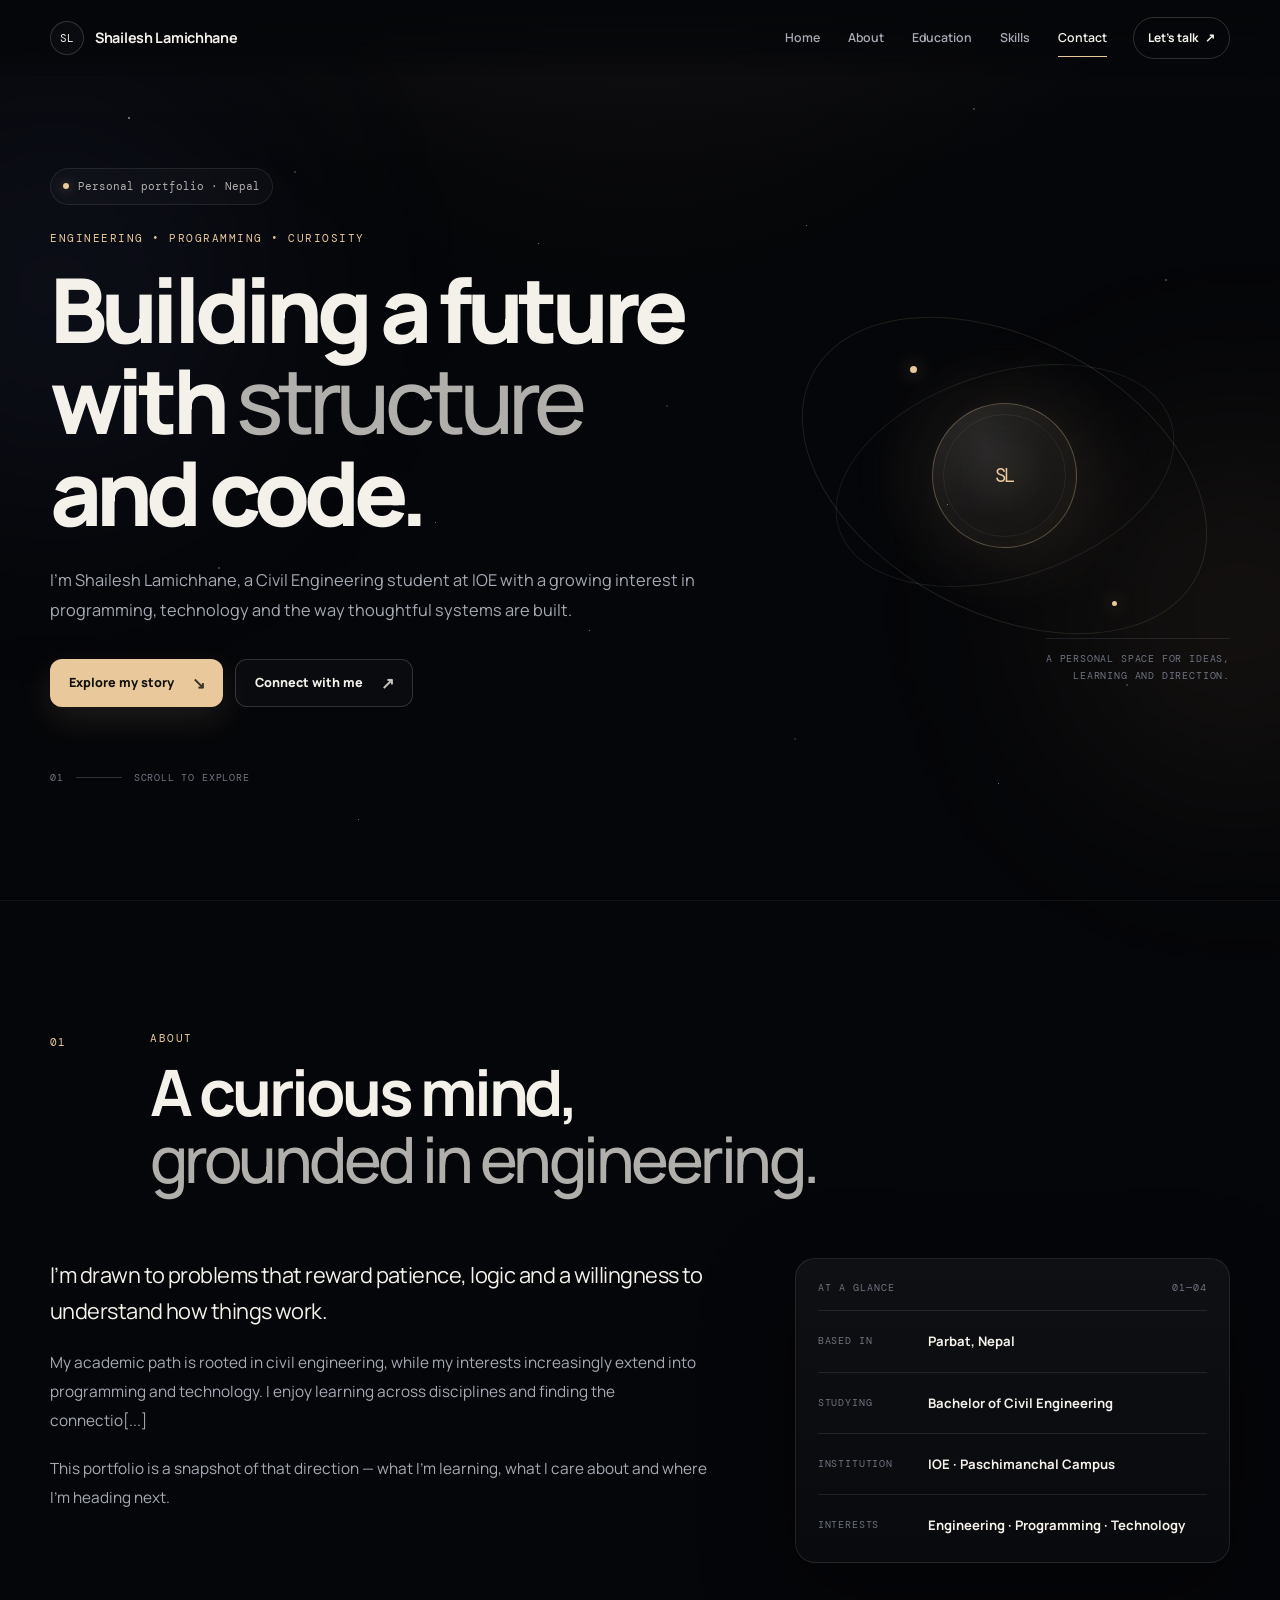
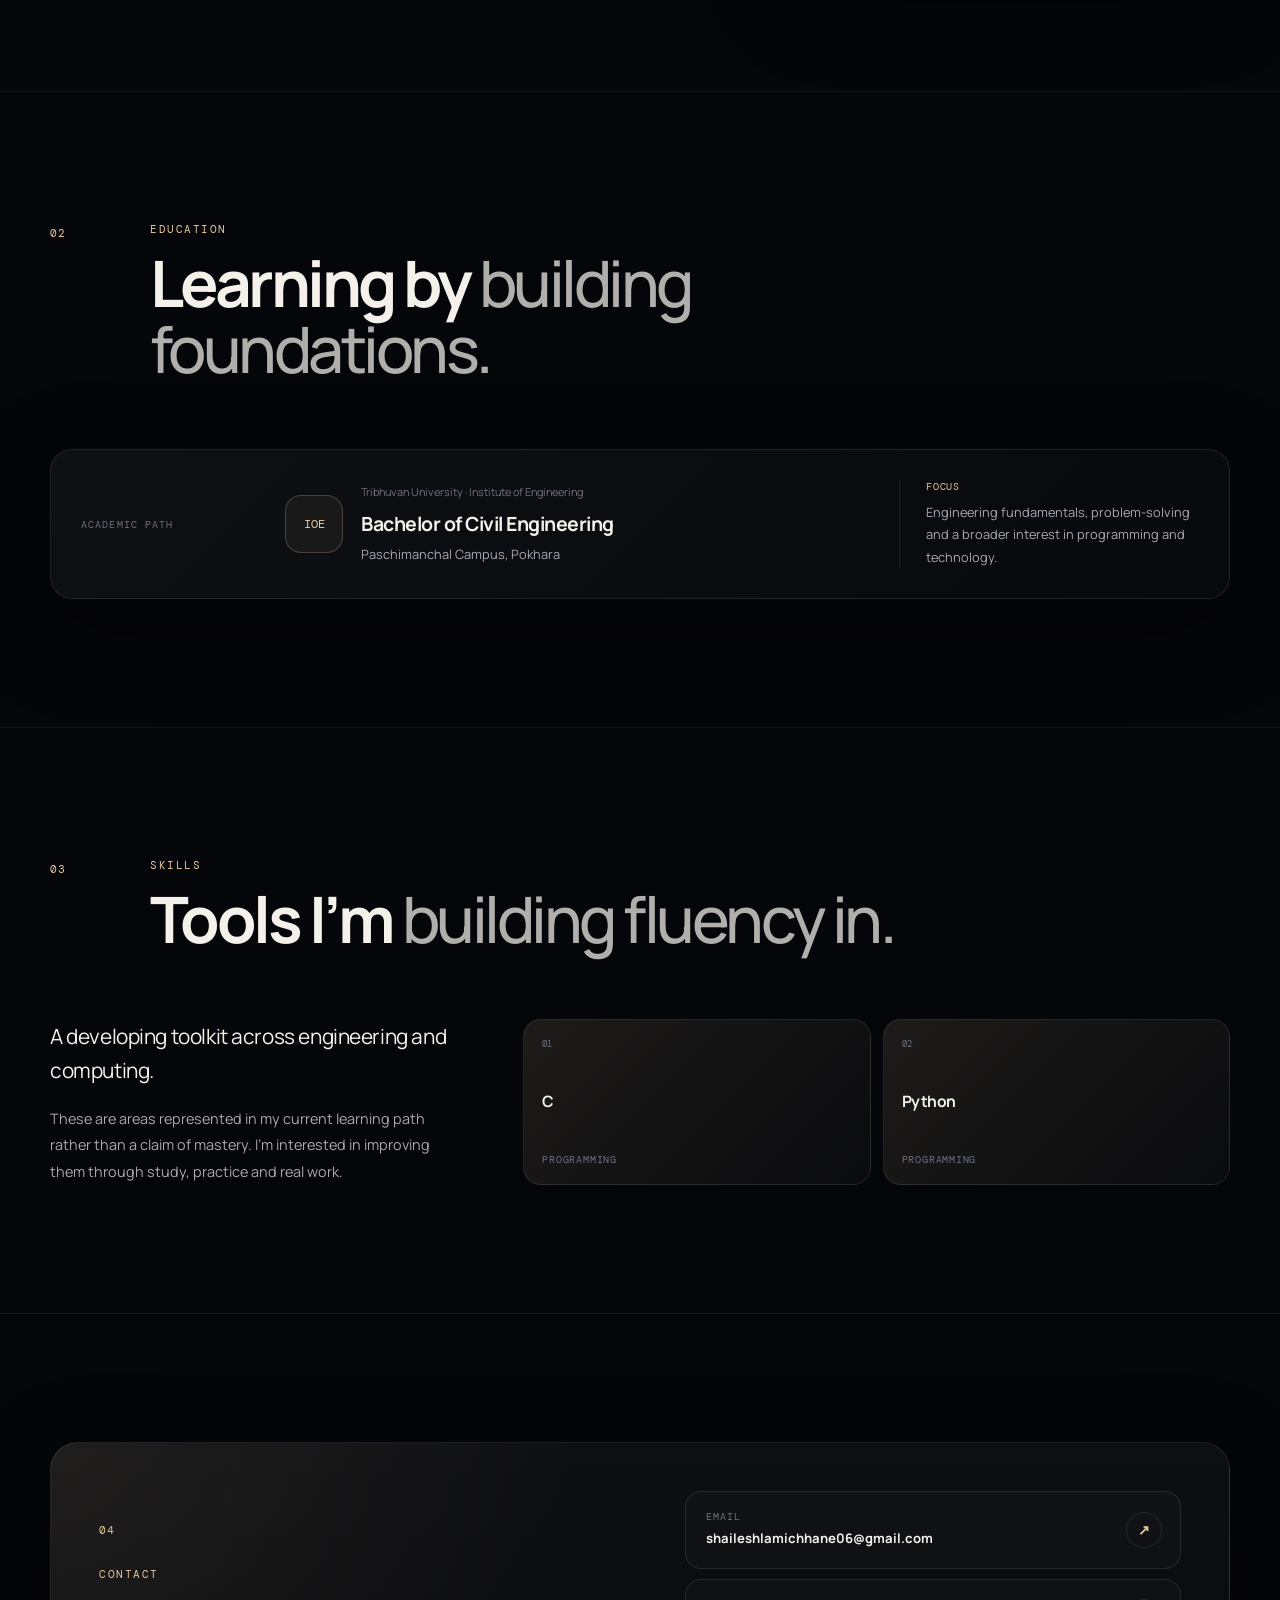
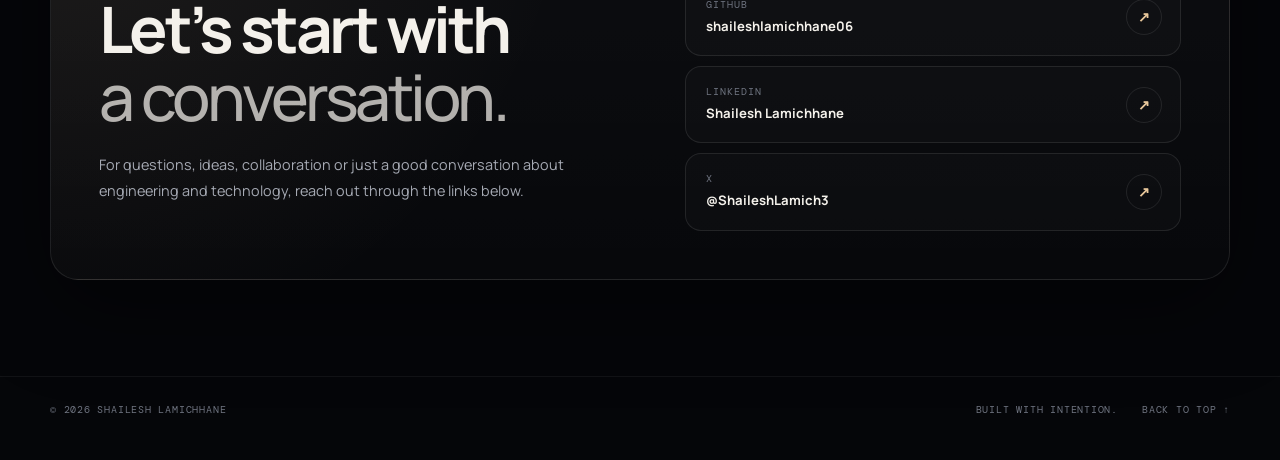
==== index.html @ 194e525d "Remove skill chips from index.html Removed several skill chips from the skill cloud section." ====
<!DOCTYPE html>
<html lang="en">
<head>
<meta charset="UTF-8">
<meta name="viewport" content="width=device-width, initial-scale=1.0">
<meta name="theme-color" content="#050609">
<title>Shailesh Lamichhane — Personal Portfolio</title>
<meta name="description" content="Personal portfolio of Shailesh Lamichhane, a Civil Engineering student at IOE with interests spanning engineering, programming and technology.">
<link rel="preconnect" href="https://fonts.googleapis.com">
<link rel="preconnect" href="https://fonts.gstatic.com" crossorigin>
<link href="https://fonts.googleapis.com/css2?family=DM+Mono:wght@400;500&family=Manrope:wght@400;500;600;700;800&display=swap" rel="stylesheet">
<link rel="stylesheet" href="style.css">
</head>
<body>
<div class="site-shell" id="top">
  <div class="starfield" aria-hidden="true">
    <span class="star star-1"></span><span class="star star-2"></span><span class="star star-3"></span>
    <span class="star star-4"></span><span class="star star-5"></span><span class="star star-6"></span>
    <span class="star star-7"></span><span class="star star-8"></span><span class="star star-9"></span>
    <span class="star star-10"></span><span class="star star-11"></span><span class="star star-12"></span>
    <span class="star star-13"></span><span class="star star-14"></span><span class="star star-15"></span>
    <span class="star star-16"></span><span class="star star-17"></span><span class="star star-18"></span>
  </div>
  <div class="ambient ambient-one" aria-hidden="true"></div>
  <div class="ambient ambient-two" aria-hidden="true"></div>

  <nav class="nav" aria-label="Primary navigation">
    <div class="nav-inner container">
      <a href="#top" class="brand" aria-label="Shailesh Lamichhane home">
        <span class="brand-mark">SL</span>
        <span class="brand-name">Shailesh Lamichhane</span>
      </a>

      <div class="nav-links" id="nav-links">
        <a class="nav-link active" href="#top">Home</a>
        <a class="nav-link" href="#about">About</a>
        <a class="nav-link" href="#education">Education</a>
        <a class="nav-link" href="#skills">Skills</a>
        <a class="nav-link" href="#contact">Contact</a>
      </div>

      <a class="nav-contact" href="#contact">Let’s talk <span aria-hidden="true">↗</span></a>
      <button class="nav-toggle" type="button" aria-label="Open navigation" aria-expanded="false" aria-controls="nav-links">
        <span></span><span></span>
      </button>
    </div>
  </nav>

  <main>
    <section class="hero section-anchor" aria-labelledby="hero-title">
      <div class="container hero-grid">
        <div class="hero-copy reveal reveal-visible">
          <div class="status-pill"><span class="status-dot"></span> Personal portfolio · Nepal</div>
          <p class="hero-kicker">Engineering • Programming • Curiosity</p>
          <h1 id="hero-title">Building a future with <span>structure</span> and code.</h1>
          <p class="hero-description">
            I’m Shailesh Lamichhane, a Civil Engineering student at IOE with a growing interest in programming, technology and the way thoughtful systems are built.
          </p>
          <div class="hero-actions">
            <a class="btn btn-primary" href="#about">Explore my story <span>↘</span></a>
            <a class="btn btn-ghost" href="#contact">Connect with me <span>↗</span></a>
          </div>
          <div class="hero-meta">
            <span>01</span><i></i><span>Scroll to explore</span>
          </div>
        </div>

        <div class="hero-orbit reveal" aria-hidden="true">
          <div class="orbit-halo"></div>
          <div class="orbit-core"><span>SL</span></div>
          <div class="orbit-ring orbit-ring-a"></div>
          <div class="orbit-ring orbit-ring-b"></div>
          <div class="orbit-node orbit-node-a"></div>
          <div class="orbit-node orbit-node-b"></div>
          <div class="orbit-caption">A personal space for ideas,<br>learning and direction.</div>
        </div>
      </div>
    </section>

    <section class="section section-anchor" id="about" aria-labelledby="about-title">
      <div class="container">
        <div class="section-heading reveal">
          <span class="section-index">01</span>
          <div>
            <p class="section-eyebrow">About</p>
            <h2 id="about-title">A curious mind,<br><span>grounded in engineering.</span></h2>
          </div>
        </div>

        <div class="about-layout">
          <div class="about-lead reveal">
            <p class="lead-text">I’m drawn to problems that reward patience, logic and a willingness to understand how things work.</p>
            <p>
              My academic path is rooted in civil engineering, while my interests increasingly extend into programming and technology. I enjoy learning across disciplines and finding the connectio[...]
            </p>
            <p>
              This portfolio is a snapshot of that direction — what I’m learning, what I care about and where I’m heading next.
            </p>
          </div>

          <aside class="profile-card reveal">
            <div class="card-topline"><span>At a glance</span><span>01—04</span></div>
            <div class="profile-row"><span>Based in</span><strong>Parbat, Nepal</strong></div>
            <div class="profile-row"><span>Studying</span><strong>Bachelor of Civil Engineering</strong></div>
            <div class="profile-row"><span>Institution</span><strong>IOE · Paschimanchal Campus</strong></div>
            <div class="profile-row"><span>Interests</span><strong>Engineering · Programming · Technology</strong></div>
          </aside>
        </div>
      </div>
    </section>

    <section class="section section-anchor" id="education" aria-labelledby="education-title">
      <div class="container">
        <div class="section-heading reveal">
          <span class="section-index">02</span>
          <div>
            <p class="section-eyebrow">Education</p>
            <h2 id="education-title">Learning by <span>building foundations.</span></h2>
          </div>
        </div>

        <article class="education-card reveal">
          <div class="education-year">Academic path</div>
          <div class="education-main">
            <div class="education-badge">IOE</div>
            <div>
              <p class="education-label">Tribhuvan University · Institute of Engineering</p>
              <h3>Bachelor of Civil Engineering</h3>
              <p>Paschimanchal Campus, Pokhara</p>
            </div>
          </div>
          <div class="education-note">
            <span>Focus</span>
            <p>Engineering fundamentals, problem-solving and a broader interest in programming and technology.</p>
          </div>
        </article>
      </div>
    </section>

    <section class="section section-anchor" id="skills" aria-labelledby="skills-title">
      <div class="container">
        <div class="section-heading reveal">
          <span class="section-index">03</span>
          <div>
            <p class="section-eyebrow">Skills</p>
            <h2 id="skills-title">Tools I’m <span>building fluency in.</span></h2>
          </div>
        </div>

        <div class="skills-layout">
          <div class="skills-intro reveal">
            <p class="lead-text">A developing toolkit across engineering and computing.</p>
            <p>These are areas represented in my current learning path rather than a claim of mastery. I’m interested in improving them through study, practice and real work.</p>
          </div>
          <div class="skill-cloud reveal" role="list" aria-label="Skills">
            <div class="skill-chip featured" role="listitem"><span class="chip-number">01</span><strong>C</strong><small>Programming</small></div>
            <div class="skill-chip featured" role="listitem"><span class="chip-number">02</span><strong>Python</strong><small>Programming</small></div>
          </div>
        </div>
      </div>
    </section>

    <section class="section contact-section section-anchor" id="contact" aria-labelledby="contact-title">
      <div class="container contact-wrap reveal">
        <div class="contact-copy">
          <span class="section-index">04</span>
          <p class="section-eyebrow">Contact</p>
          <h2 id="contact-title">Let’s start with<br><span>a conversation.</span></h2>
          <p>For questions, ideas, collaboration or just a good conversation about engineering and technology, reach out through the links below.</p>
        </div>
        <div class="contact-panel">
          <a class="contact-card" href="mailto:shailesh.lamichhane06@gmail.com">
            <span><small>Email</small><strong>shaileshlamichhane06@gmail.com</strong></span><b>↗</b>
          </a>
          <a class="contact-card" href="https://github.com/shaileshlamichhane06" target="_blank" rel="noopener noreferrer">
            <span><small>GitHub</small><strong>shaileshlamichhane06</strong></span><b>↗</b>
          </a>
          <a class="contact-card" href="https://www.linkedin.com/in/shaileshlamichhane06" target="_blank" rel="noopener noreferrer">
            <span><small>LinkedIn</small><strong>Shailesh Lamichhane</strong></span><b>↗</b>
          </a>
          <a class="contact-card" href="https://x.com/ShaileshLamich3" target="_blank" rel="noopener noreferrer">
            <span><small>X</small><strong>@ShaileshLamich3</strong></span><b>↗</b>
          </a>
        </div>
      </div>
    </section>
  </main>

  <footer class="footer">
    <div class="container footer-inner">
      <span>© <span id="year"></span> Shailesh Lamichhane</span>
      <span>Built with intention.</span>
      <a href="#top" aria-label="Back to top">Back to top ↑</a>
    </div>
  </footer>
</div>
<script src="script.js"></script>
</body>
</html>
---- style.css ----
:root {
  --bg: #050609;
  --bg-soft: #0a0c11;
  --panel: rgba(16, 18, 24, 0.76);
  --panel-strong: rgba(18, 20, 27, 0.95);
  --text: #f4f1eb;
  --muted: #a6aab4;
  --faint: #6f7480;
  --line: rgba(255, 255, 255, 0.09);
  --line-strong: rgba(255, 255, 255, 0.16);
  --accent: #e9c89c;
  --accent-soft: rgba(233, 200, 156, 0.16);
  --white-soft: rgba(244, 241, 235, 0.72);
  --shadow: 0 28px 90px rgba(0, 0, 0, 0.42);
  --container: 1180px;
  --edge: 28px;
  --font-body: "Manrope", -apple-system, BlinkMacSystemFont, "Segoe UI", sans-serif;
  --font-mono: "DM Mono", ui-monospace, SFMono-Regular, Menlo, monospace;
}

* { box-sizing: border-box; margin: 0; padding: 0; }
html { scroll-behavior: smooth; }
body {
  background: var(--bg);
  color: var(--text);
  font-family: var(--font-body);
  font-size: 16px;
  line-height: 1.7;
  -webkit-font-smoothing: antialiased;
  overflow-x: hidden;
}
body::before {
  content: "";
  position: fixed;
  inset: 0;
  pointer-events: none;
  background:
    linear-gradient(180deg, rgba(255,255,255,0.015), transparent 20%),
    radial-gradient(circle at 50% -20%, rgba(233, 200, 156, 0.05), transparent 42%);
  z-index: 0;
}
a { color: inherit; text-decoration: none; }
button { font: inherit; }
.container { width: min(var(--container), calc(100% - (var(--edge) * 2))); margin-inline: auto; }
.section-anchor { scroll-margin-top: 100px; }

.site-shell { position: relative; min-height: 100vh; isolation: isolate; overflow: clip; }
.starfield { position: fixed; inset: 0; z-index: -2; pointer-events: none; opacity: .76; }
.star { position: absolute; width: 2px; height: 2px; border-radius: 50%; background: rgba(255,255,255,.72); box-shadow: 0 0 10px rgba(255,255,255,.18); animation: twinkle 5s ease-in-out infinite; }
.star-1 { top: 13%; left: 10%; animation-delay: .2s; } .star-2 { top: 19%; left: 23%; opacity:.42; animation-delay: 1.4s; } .star-3 { top: 12%; left: 76%; opacity:.5; animation-delay: 2.2s; }
.star-4 { top: 31%; left: 91%; opacity:.55; animation-delay: 1s; } .star-5 { top: 48%; left: 8%; opacity:.36; animation-delay: 3.1s; } .star-6 { top: 63%; left: 17%; opacity:.52; animation-delay: .7s; }
.star-7 { top: 76%; left: 88%; opacity:.44; animation-delay: 2.5s; } .star-8 { top: 82%; left: 62%; opacity:.3; animation-delay: 1.7s; } .star-9 { top: 45%; left: 52%; opacity:.32; animation-delay: 3.8s; }
.star-10 { top: 27%; left: 42%; width: 1px; height: 1px; } .star-11 { top: 91%; left: 28%; width: 1px; height: 1px; } .star-12 { top: 7%; left: 57%; width: 1px; height: 1px; }
.star-13 { top: 56%; left: 74%; width: 1px; height: 1px; } .star-14 { top: 37%; left: 32%; width: 1px; height: 1px; } .star-15 { top: 70%; left: 46%; width: 1px; height: 1px; }
.star-16 { top: 25%; left: 63%; width: 1px; height: 1px; } .star-17 { top: 87%; left: 78%; width: 1px; height: 1px; } .star-18 { top: 58%; left: 34%; width: 1px; height: 1px; }
.ambient { position: fixed; border-radius: 50%; filter: blur(100px); pointer-events: none; z-index: -3; }
.ambient-one { width: 430px; height: 430px; background: rgba(67, 75, 122, .12); top: 8%; left: -160px; }
.ambient-two { width: 360px; height: 360px; background: rgba(186, 145, 92, .09); right: -140px; top: 48%; }

.nav { position: fixed; top: 0; left: 0; right: 0; z-index: 30; background: linear-gradient(180deg, rgba(5,6,9,.92), rgba(5,6,9,.68) 68%, transparent); backdrop-filter: blur(16px); -webkit-backdrop-filter: blur(16px); }
.nav-inner { min-height: 76px; display: flex; align-items: center; justify-content: space-between; gap: 26px; }
.brand { display:flex; align-items:center; gap:11px; min-width: fit-content; }
.brand-mark { display:grid; place-items:center; width:34px; height:34px; border:1px solid var(--line-strong); border-radius:50%; font-family:var(--font-mono); font-size:.68rem; letter-spacing:-.04em; background:rgba(255,255,255,.025); }
.brand-name { font-weight:700; font-size:.9rem; letter-spacing:-.02em; }
.nav-links { display:flex; align-items:center; gap:28px; margin-left:auto; }
.nav-link { position:relative; color:var(--muted); font-size:.77rem; font-weight:600; transition:color .25s ease; }
.nav-link::after { content:""; position:absolute; left:0; bottom:-9px; width:0; height:1px; background:var(--accent); transition:width .25s ease; }
.nav-link:hover, .nav-link.active { color:var(--text); }
.nav-link:hover::after, .nav-link.active::after { width:100%; }
.nav-contact { display:inline-flex; align-items:center; gap:7px; padding:10px 14px; border:1px solid var(--line-strong); border-radius:999px; font-size:.75rem; font-weight:700; transition:transform .25s ease, border-color .25s ease, background .25s ease; }
.nav-contact:hover { transform:translateY(-1px); border-color:rgba(233,200,156,.46); background:rgba(233,200,156,.06); }
.nav-toggle { display:none; width:44px; height:44px; border:1px solid var(--line); border-radius:50%; background:rgba(255,255,255,.03); color:var(--text); }
.nav-toggle span { display:block; width:17px; height:1px; margin:4px auto; background:currentColor; transition:transform .25s ease; }

.hero { min-height: 100svh; display:flex; align-items:center; padding:136px 0 84px; }
.hero-grid { display:grid; grid-template-columns:minmax(0, 1.18fr) minmax(360px,.82fr); gap:80px; align-items:center; }
.status-pill { display:inline-flex; align-items:center; gap:9px; padding:8px 12px; border:1px solid var(--line); border-radius:999px; color:var(--white-soft); background:rgba(255,255,255,.025); font-size:.69rem; font-family:var(--font-mono); margin-bottom:24px; }
.status-dot { width:6px; height:6px; border-radius:50%; background:var(--accent); box-shadow:0 0 12px rgba(233,200,156,.5); }
.hero-kicker, .section-eyebrow { font-family:var(--font-mono); text-transform:uppercase; letter-spacing:.14em; font-size:.67rem; color:var(--accent); }
.hero-kicker { margin-bottom:16px; }
.hero h1 { max-width:760px; font-size:clamp(3.3rem, 7vw, 6.6rem); line-height:1.02; letter-spacing:-.065em; font-weight:800; }
.hero h1 span, .section-heading h2 span, .contact-copy h2 span { color:var(--white-soft); font-weight:500; }
.hero-description { max-width:660px; color:var(--muted); font-size:1.02rem; line-height:1.85; margin-top:28px; }
.hero-actions { display:flex; flex-wrap:wrap; gap:12px; margin-top:34px; }
.btn { display:inline-flex; align-items:center; justify-content:center; gap:18px; min-height:48px; padding:0 18px 0 19px; border-radius:12px; font-size:.79rem; font-weight:800; transition:transform .28s ease, background .28s ease, border-color .28s ease, box-shadow .28s ease; }
.btn span { font-size:1rem; opacity:.8; }
.btn-primary { color:#13110d; background:var(--accent); box-shadow:0 12px 34px rgba(233,200,156,.12); }
.btn-primary:hover { transform:translateY(-2px); box-shadow:0 18px 44px rgba(233,200,156,.17); }
.btn-ghost { border:1px solid var(--line-strong); background:rgba(255,255,255,.025); }
.btn-ghost:hover { transform:translateY(-2px); border-color:rgba(233,200,156,.4); background:rgba(233,200,156,.05); }
.hero-meta { display:flex; align-items:center; gap:12px; color:var(--faint); font: .65rem var(--font-mono); text-transform:uppercase; letter-spacing:.08em; margin-top:64px; }
.hero-meta i { width:46px; height:1px; background:var(--line-strong); }

.hero-orbit { min-height:500px; position:relative; display:grid; place-items:center; transform:translateY(10px); }
.orbit-halo { position:absolute; width:310px; height:310px; border-radius:50%; background:radial-gradient(circle, rgba(233,200,156,.09), transparent 65%); filter:blur(12px); }
.orbit-core { position:relative; z-index:2; display:grid; place-items:center; width:145px; height:145px; border:1px solid rgba(233,200,156,.33); border-radius:50%; background:radial-gradient(circle at 35% 28%, rgba(255,255,255,.1), rgba(255,255,255,.02) 55%, rgba(0,0,0,.28)); box-shadow:inset 0 0 38px rgba(233,200,156,.08), 0 0 90px rgba(233,200,156,.06); }
.orbit-core::before { content:""; position:absolute; inset:10px; border-radius:50%; border:1px solid rgba(255,255,255,.06); }
.orbit-core span { font-family:var(--font-mono); font-size:1.2rem; color:var(--accent); letter-spacing:-.08em; }
.orbit-ring { position:absolute; border:1px solid rgba(255,255,255,.08); border-radius:50%; transform:rotate(-18deg); }
.orbit-ring-a { width:350px; height:205px; }
.orbit-ring-b { width:435px; height:275px; border-color:rgba(233,200,156,.12); transform:rotate(28deg); }
.orbit-node { position:absolute; z-index:3; width:7px; height:7px; border-radius:50%; background:var(--accent); box-shadow:0 0 18px rgba(233,200,156,.7); }
.orbit-node-a { top:28%; left:29%; animation:floatA 7s ease-in-out infinite; }
.orbit-node-b { bottom:24%; right:25%; width:5px; height:5px; animation:floatB 9s ease-in-out infinite; }
.orbit-caption { position:absolute; bottom:42px; right:0; max-width:190px; padding-top:12px; border-top:1px solid var(--line); color:var(--faint); font: .64rem/1.6 var(--font-mono); text-transform:uppercase; letter-spacing:.08em; text-align:right; }

.section { padding:128px 0; border-top:1px solid rgba(255,255,255,.055); position:relative; }
.section-heading { display:grid; grid-template-columns:74px minmax(0,1fr); gap:26px; align-items:start; margin-bottom:66px; }
.section-index { padding-top:6px; color:var(--accent); font: .67rem var(--font-mono); letter-spacing:.1em; }
.section-heading h2 { margin-top:12px; max-width:790px; font-size:clamp(2.5rem, 5vw, 4.55rem); line-height:1.04; letter-spacing:-.055em; }

.about-layout { display:grid; grid-template-columns:minmax(0, 1.1fr) minmax(330px,.72fr); gap:80px; align-items:start; }
.about-lead { max-width:720px; }
.about-lead p { color:var(--muted); font-size:.96rem; line-height:1.9; margin-top:18px; }
.about-lead .lead-text { margin-top:0; color:var(--text); font-size:1.36rem; line-height:1.65; letter-spacing:-.025em; }
.profile-card { border:1px solid var(--line); border-radius:20px; padding:22px; background:linear-gradient(180deg, rgba(255,255,255,.045), rgba(255,255,255,.018)); box-shadow:var(--shadow); }
.card-topline { display:flex; align-items:center; justify-content:space-between; font: .61rem var(--font-mono); color:var(--faint); text-transform:uppercase; letter-spacing:.1em; padding-bottom:16px; border-bottom:1px solid var(--line); }
.profile-row { display:grid; grid-template-columns:92px 1fr; gap:18px; padding:20px 0; border-bottom:1px solid var(--line); }
.profile-row:last-child { border-bottom:0; padding-bottom:4px; }
.profile-row span { color:var(--faint); font: .64rem var(--font-mono); text-transform:uppercase; letter-spacing:.08em; padding-top:3px; }
.profile-row strong { font-size:.82rem; line-height:1.55; font-weight:700; }

.education-card { display:grid; grid-template-columns:170px minmax(0,1fr) 300px; gap:34px; align-items:center; padding:30px; border:1px solid var(--line); border-radius:22px; background:linear-gradient(135deg, rgba(255,255,255,.045), rgba(255,255,255,.015)); box-shadow:var(--shadow); }
.education-year { color:var(--faint); font: .63rem var(--font-mono); text-transform:uppercase; letter-spacing:.11em; }
.education-main { display:flex; align-items:center; gap:18px; }
.education-badge { display:grid; place-items:center; width:58px; height:58px; border-radius:16px; border:1px solid rgba(233,200,156,.24); background:rgba(233,200,156,.06); color:var(--accent); font: .72rem var(--font-mono); }
.education-label { color:var(--faint); font-size:.68rem; margin-bottom:6px; }
.education-main h3 { font-size:1.22rem; letter-spacing:-.025em; }
.education-main p:last-child { margin-top:3px; color:var(--muted); font-size:.8rem; }
.education-note { padding-left:26px; border-left:1px solid var(--line); }
.education-note span { display:block; margin-bottom:8px; color:var(--accent); font: .62rem var(--font-mono); text-transform:uppercase; letter-spacing:.08em; }
.education-note p { color:var(--muted); font-size:.8rem; line-height:1.75; }

.skills-layout { display:grid; grid-template-columns:minmax(0,.65fr) minmax(0,1.15fr); gap:74px; }
.skills-intro { max-width:480px; }
.skills-intro p { color:var(--muted); font-size:.9rem; line-height:1.85; margin-top:18px; }
.skills-intro .lead-text { margin-top:0; color:var(--text); font-size:1.3rem; line-height:1.65; letter-spacing:-.02em; }
.skill-cloud { display:grid; grid-template-columns:repeat(2, 1fr); gap:12px; }
.skill-chip { min-height:110px; padding:18px; border-radius:18px; border:1px solid var(--line); background:rgba(255,255,255,.022); display:flex; flex-direction:column; justify-content:space-between; transition:transform .28s ease, border-color .28s ease, background .28s ease; }
.skill-chip:hover { transform:translateY(-4px); border-color:rgba(233,200,156,.3); background:rgba(233,200,156,.04); }
.skill-chip.featured { background:linear-gradient(135deg, rgba(233,200,156,.11), rgba(255,255,255,.025)); }
.chip-number { font: .58rem var(--font-mono); color:var(--faint); }
.skill-chip strong { font-size:.98rem; letter-spacing:-.03em; }
.skill-chip small { color:var(--faint); font: .6rem var(--font-mono); text-transform:uppercase; letter-spacing:.08em; }

.contact-section { padding-bottom:96px; }
.contact-wrap { display:grid; grid-template-columns:1fr 1fr; gap:90px; align-items:center; padding:48px; border:1px solid var(--line); border-radius:28px; background:radial-gradient(circle at 0 0, rgba(233,200,156,.085), transparent 42%), linear-gradient(180deg, rgba(255,255,255,.04), rgba(255,255,255,.012)); box-shadow:var(--shadow); }
.contact-copy { max-width:540px; }
.contact-copy .section-index { display:block; margin-bottom:28px; }
.contact-copy h2 { margin-top:12px; font-size:clamp(2.6rem, 5vw, 4.4rem); line-height:1.05; letter-spacing:-.055em; }
.contact-copy > p:last-child { margin-top:22px; max-width:500px; color:var(--muted); line-height:1.85; font-size:.9rem; }
.contact-panel { display:flex; flex-direction:column; gap:10px; }
.contact-card { display:flex; align-items:center; justify-content:space-between; gap:20px; padding:18px 18px 18px 20px; border:1px solid var(--line); border-radius:16px; background:rgba(255,255,255,.018); transition:transform .28s ease, border-color .28s ease, background .28s ease; }
.contact-card:hover { transform:translateX(4px); border-color:rgba(233,200,156,.3); background:rgba(233,200,156,.04); }
.contact-card span { display:flex; flex-direction:column; gap:4px; min-width:0; }
.contact-card small { font: .6rem var(--font-mono); color:var(--faint); text-transform:uppercase; letter-spacing:.1em; }
.contact-card strong { font-size:.82rem; overflow-wrap:anywhere; }
.contact-card b { display:grid; place-items:center; width:36px; height:36px; border-radius:50%; border:1px solid var(--line); color:var(--accent); font-size:.9rem; flex:0 0 auto; }

.footer { padding:26px 0 44px; border-top:1px solid rgba(255,255,255,.055); color:var(--faint); }
.footer-inner { display:grid; grid-template-columns:1fr auto auto; gap:24px; align-items:center; font: .61rem var(--font-mono); text-transform:uppercase; letter-spacing:.08em; }
.footer a { transition:color .2s ease; } .footer a:hover { color:var(--text); }

.reveal { opacity:0; transform:translateY(22px); transition:opacity .75s cubic-bezier(.22,1,.36,1), transform .75s cubic-bezier(.22,1,.36,1); }
.reveal-visible { opacity:1; transform:none; }

@keyframes twinkle { 0%,100% { opacity:.18; transform:scale(.8); } 50% { opacity:.78; transform:scale(1.15); } }
@keyframes floatA { 0%,100% { transform:translate(0,0); } 50% { transform:translate(12px,-9px); } }
@keyframes floatB { 0%,100% { transform:translate(0,0); } 50% { transform:translate(-10px,10px); } }

@media (max-width: 980px) {
  .hero-grid { grid-template-columns:1fr; gap:40px; }
  .hero-orbit { min-height:380px; }
  .orbit-caption { right:9%; }
  .about-layout, .skills-layout, .contact-wrap { grid-template-columns:1fr; gap:48px; }
  .education-card { grid-template-columns:1fr; gap:20px; }
  .education-note { padding-left:0; border-left:0; border-top:1px solid var(--line); padding-top:20px; max-width:620px; }
  .contact-wrap { padding:38px; }
}

@media (max-width: 760px) {
  :root { --edge:20px; }
  .nav-inner { min-height:68px; }
  .brand-name { display:none; }
  .nav-links { position:absolute; top:68px; left:var(--edge); right:var(--edge); display:flex; flex-direction:column; align-items:stretch; gap:0; padding:10px; border:1px solid var(--line); border-radius:18px; background:rgba(10,12,17,.96); box-shadow:var(--shadow); opacity:0; pointer-events:none; transform:translateY(-10px); transition:opacity .25s ease, transform .25s ease; }
  .nav-links.open { opacity:1; pointer-events:auto; transform:none; }
  .nav-link { padding:13px 12px; border-radius:10px; }
  .nav-link:hover, .nav-link.active { background:rgba(255,255,255,.04); }
  .nav-link::after { display:none; }
  .nav-contact { display:none; }
  .nav-toggle { display:block; }
  .hero { padding-top:116px; padding-bottom:74px; }
  .hero h1 { font-size:clamp(3rem, 15vw, 4.7rem); }
  .hero-description { font-size:.92rem; }
  .hero-orbit { min-height:340px; }
  .orbit-ring-a { width:250px; height:150px; }
  .orbit-ring-b { width:310px; height:195px; }
  .orbit-core { width:118px; height:118px; }
  .orbit-caption { right:0; bottom:25px; }
  .section { padding:92px 0; }
  .section-heading { grid-template-columns:42px 1fr; gap:12px; margin-bottom:48px; }
  .section-heading h2 { font-size:clamp(2.3rem, 12vw, 3.6rem); }
  .profile-row { grid-template-columns:1fr; gap:6px; }
  .skill-cloud { grid-template-columns:1fr; }
  .contact-wrap { padding:28px; }
  .footer-inner { grid-template-columns:1fr; gap:10px; }
}

@media (prefers-reduced-motion: reduce) {
  html { scroll-behavior:auto; }
  *, *::before, *::after { animation-duration:.01ms !important; animation-iteration-count:1 !important; transition-duration:.01ms !important; }
  .reveal { opacity:1; transform:none; }
}
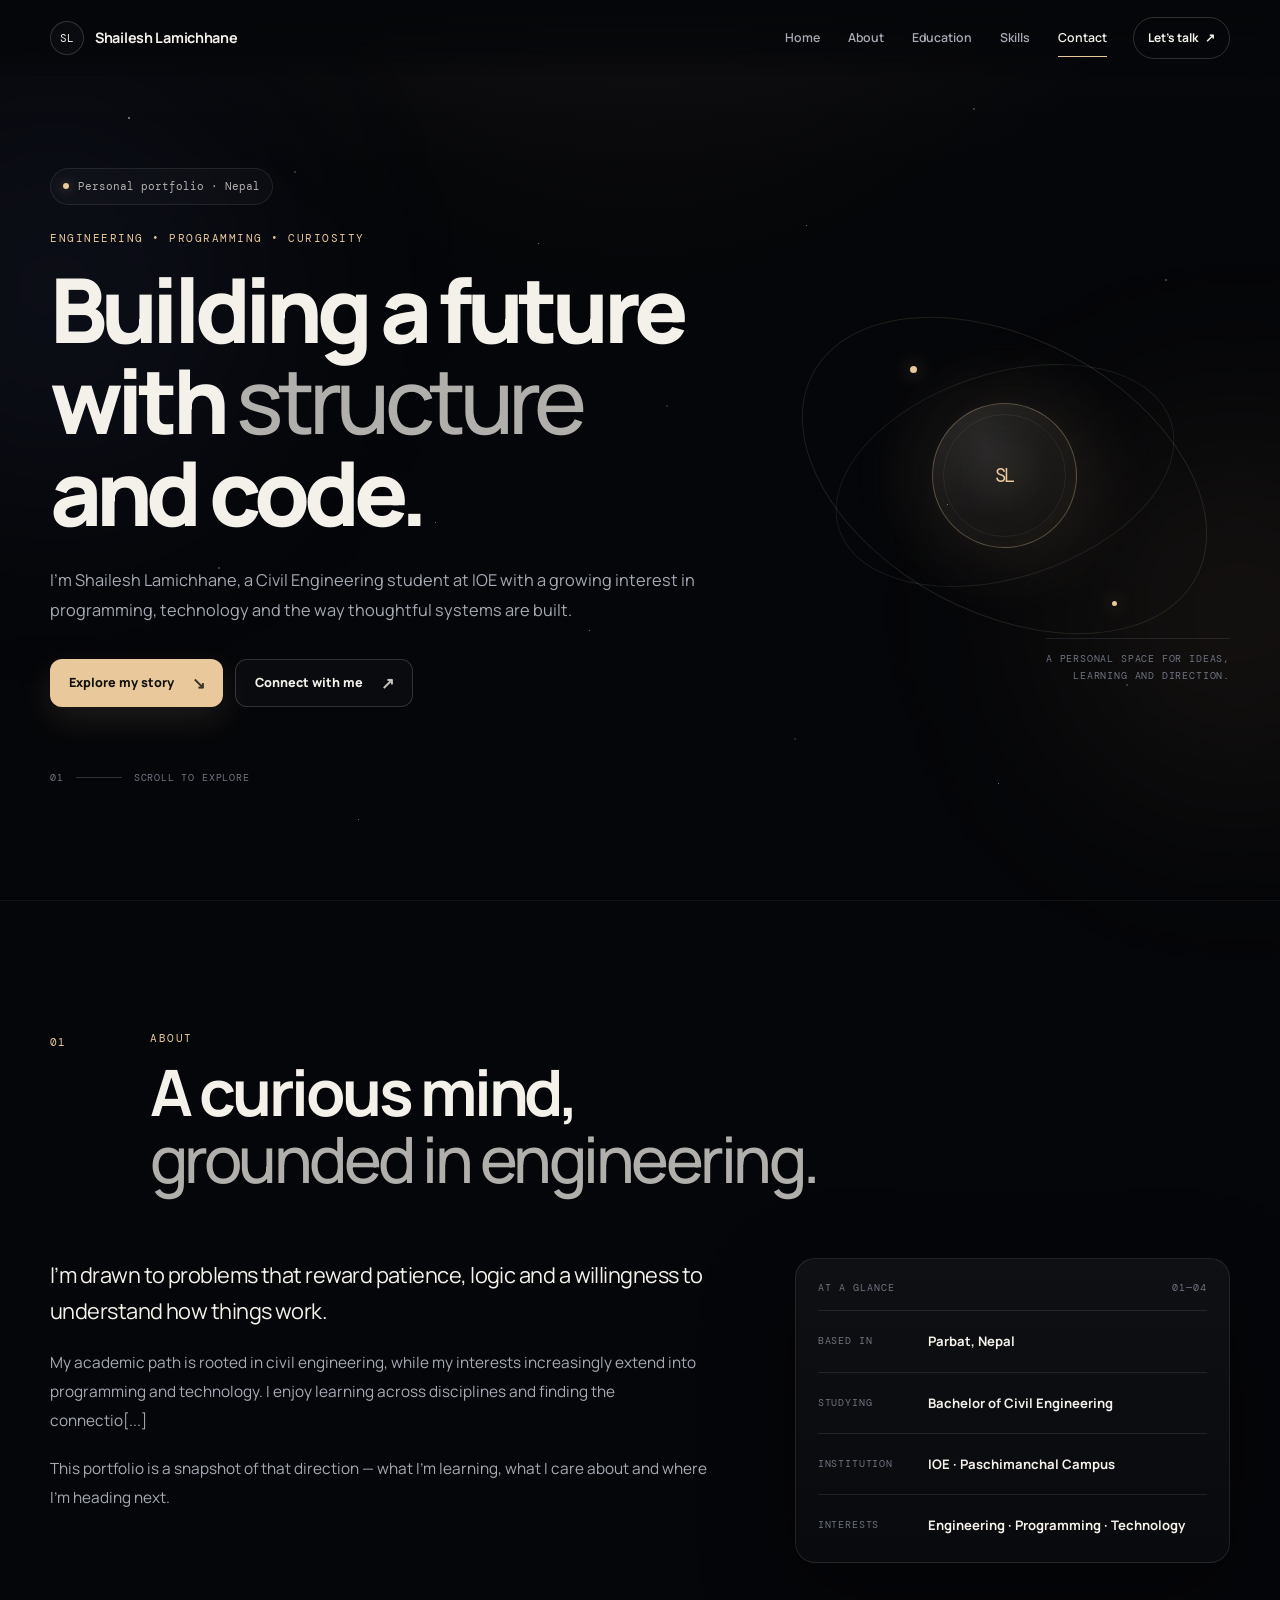
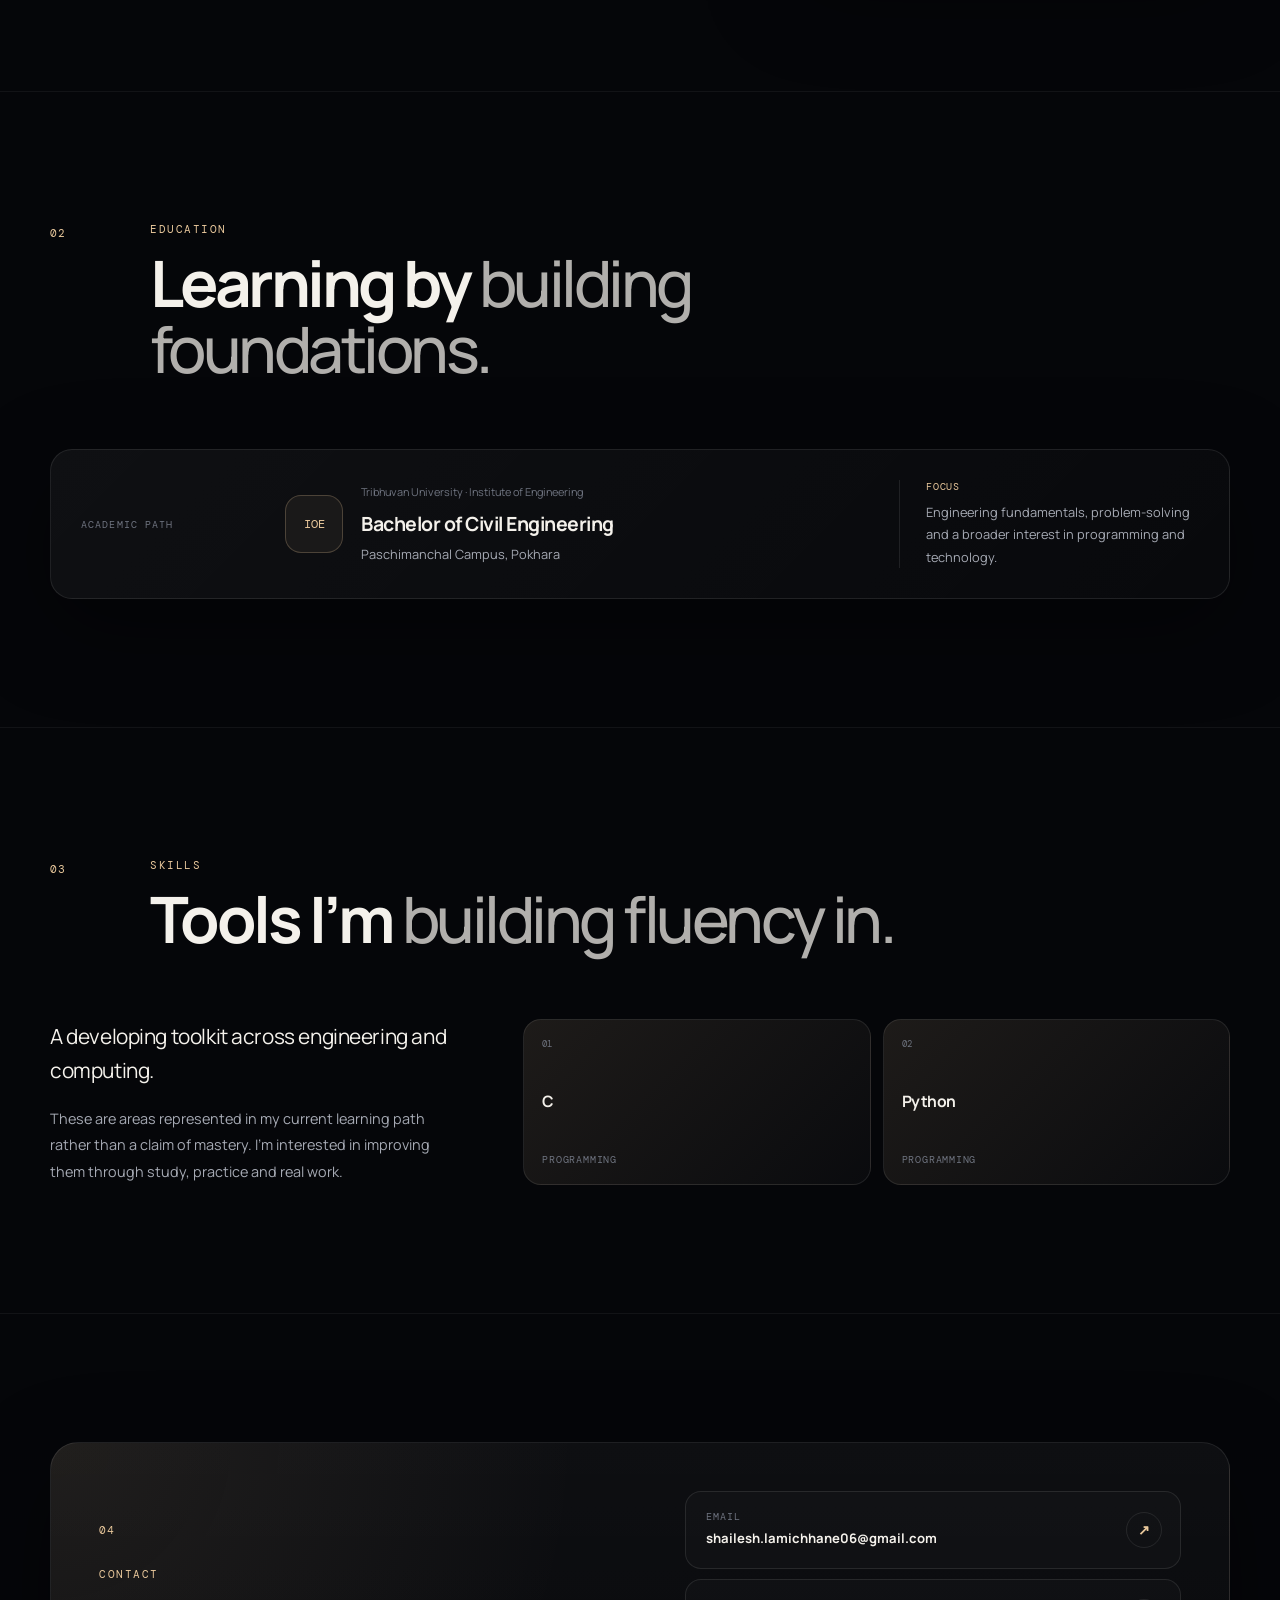
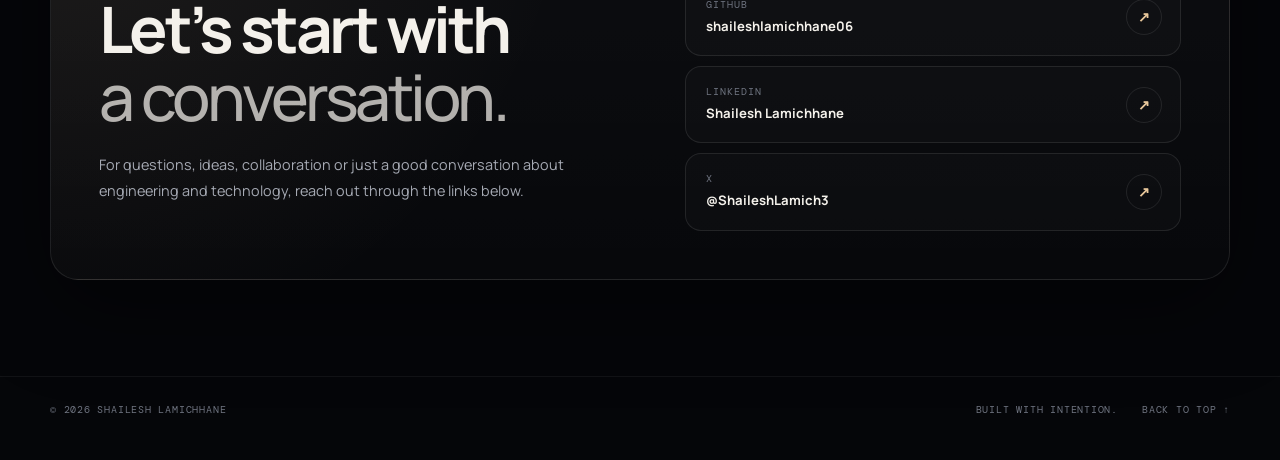
==== commit c04532cf: "Fix HTML encoding for email link" ====
--- a/index.html
+++ b/index.html
@@ -170,7 +170,7 @@
         </div>
         <div class="contact-panel">
           <a class="contact-card" href="mailto:shailesh.lamichhane06@gmail.com">
-            <span><small>Email</small><strong>shaileshlamichhane06@gmail.com</strong></span><b>↗</b>
+            <span><small>Email</small><strong>shailesh.lamichhane06@gmail.com</strong></span><b>↗</b>
           </a>
           <a class="contact-card" href="https://github.com/shaileshlamichhane06" target="_blank" rel="noopener noreferrer">
             <span><small>GitHub</small><strong>shaileshlamichhane06</strong></span><b>↗</b>
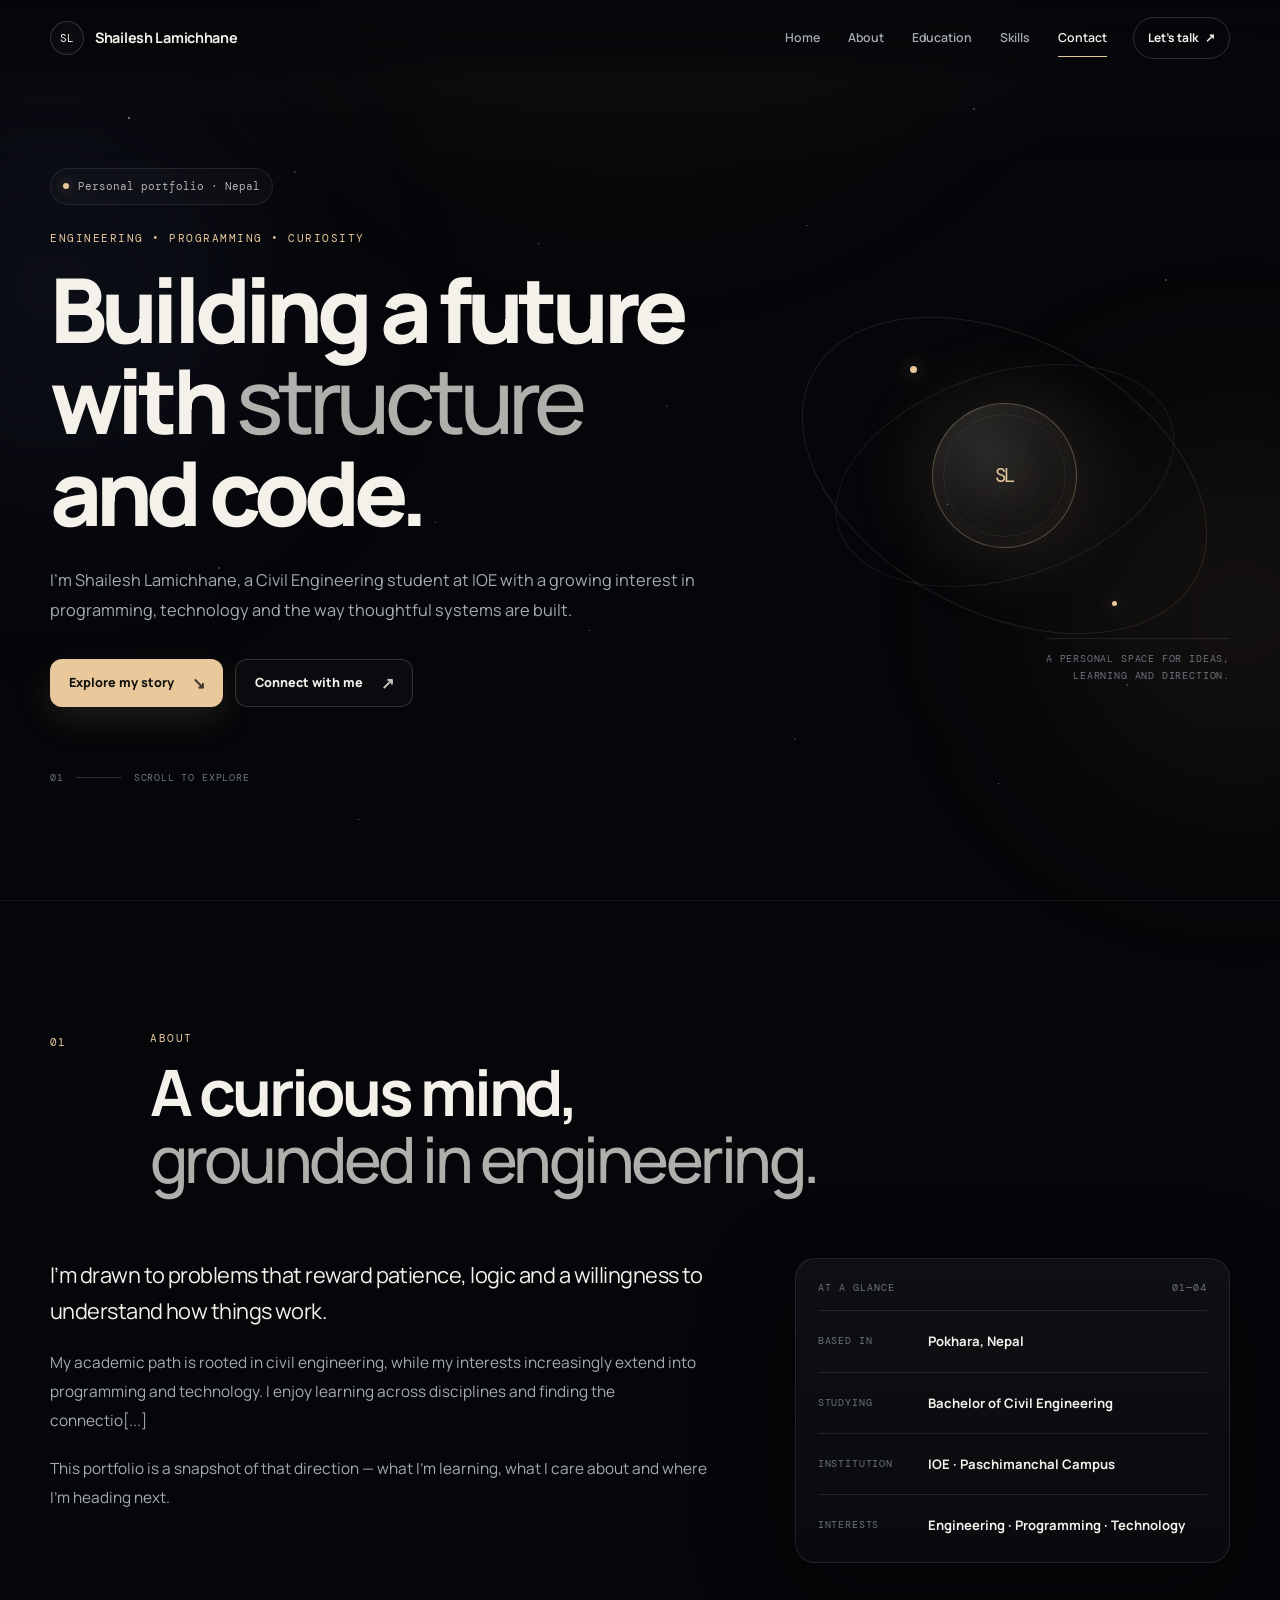
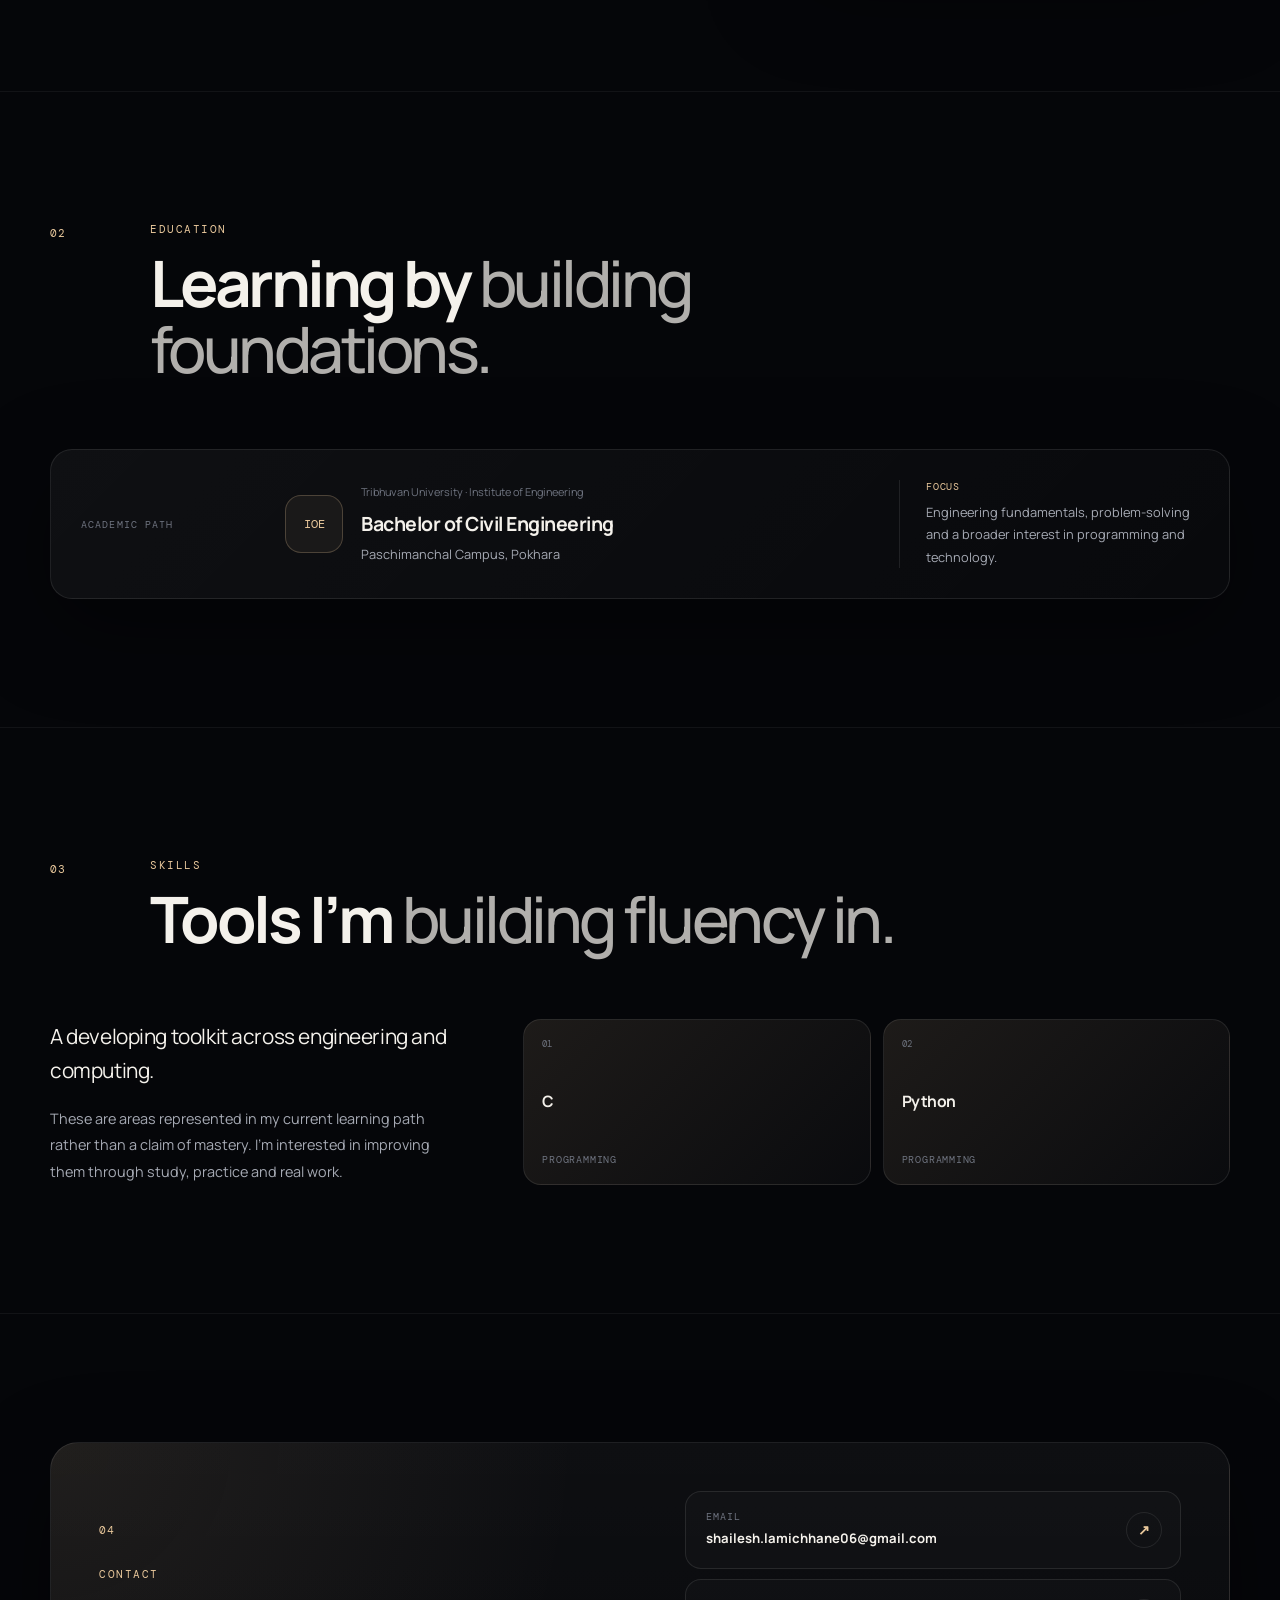
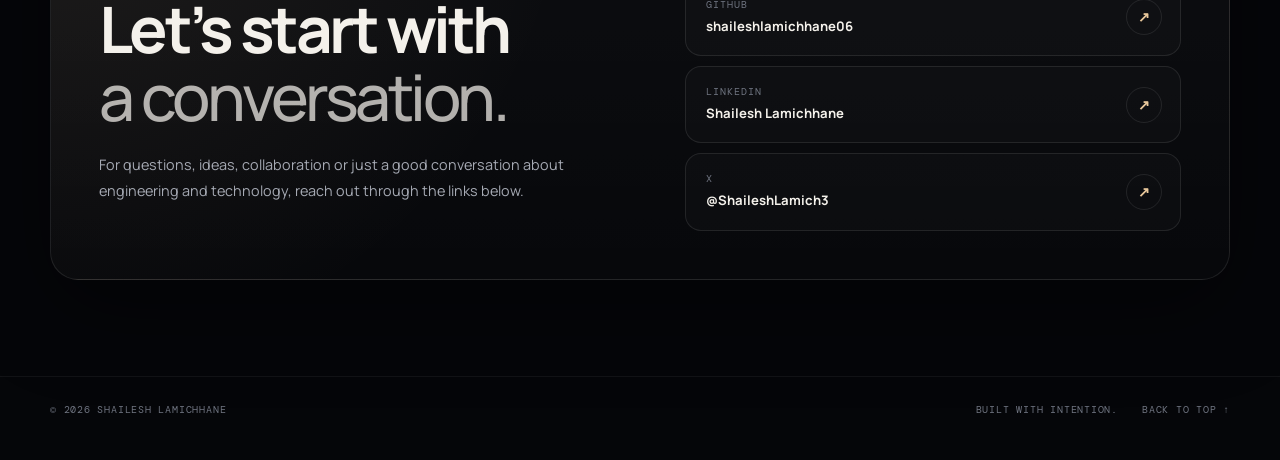
==== commit eb8bef7f: "Update location from Parbat to Pokhara, Nepal" ====
--- a/index.html
+++ b/index.html
@@ -100,7 +100,7 @@
 
           <aside class="profile-card reveal">
             <div class="card-topline"><span>At a glance</span><span>01—04</span></div>
-            <div class="profile-row"><span>Based in</span><strong>Parbat, Nepal</strong></div>
+            <div class="profile-row"><span>Based in</span><strong>Pokhara, Nepal</strong></div>
             <div class="profile-row"><span>Studying</span><strong>Bachelor of Civil Engineering</strong></div>
             <div class="profile-row"><span>Institution</span><strong>IOE · Paschimanchal Campus</strong></div>
             <div class="profile-row"><span>Interests</span><strong>Engineering · Programming · Technology</strong></div>
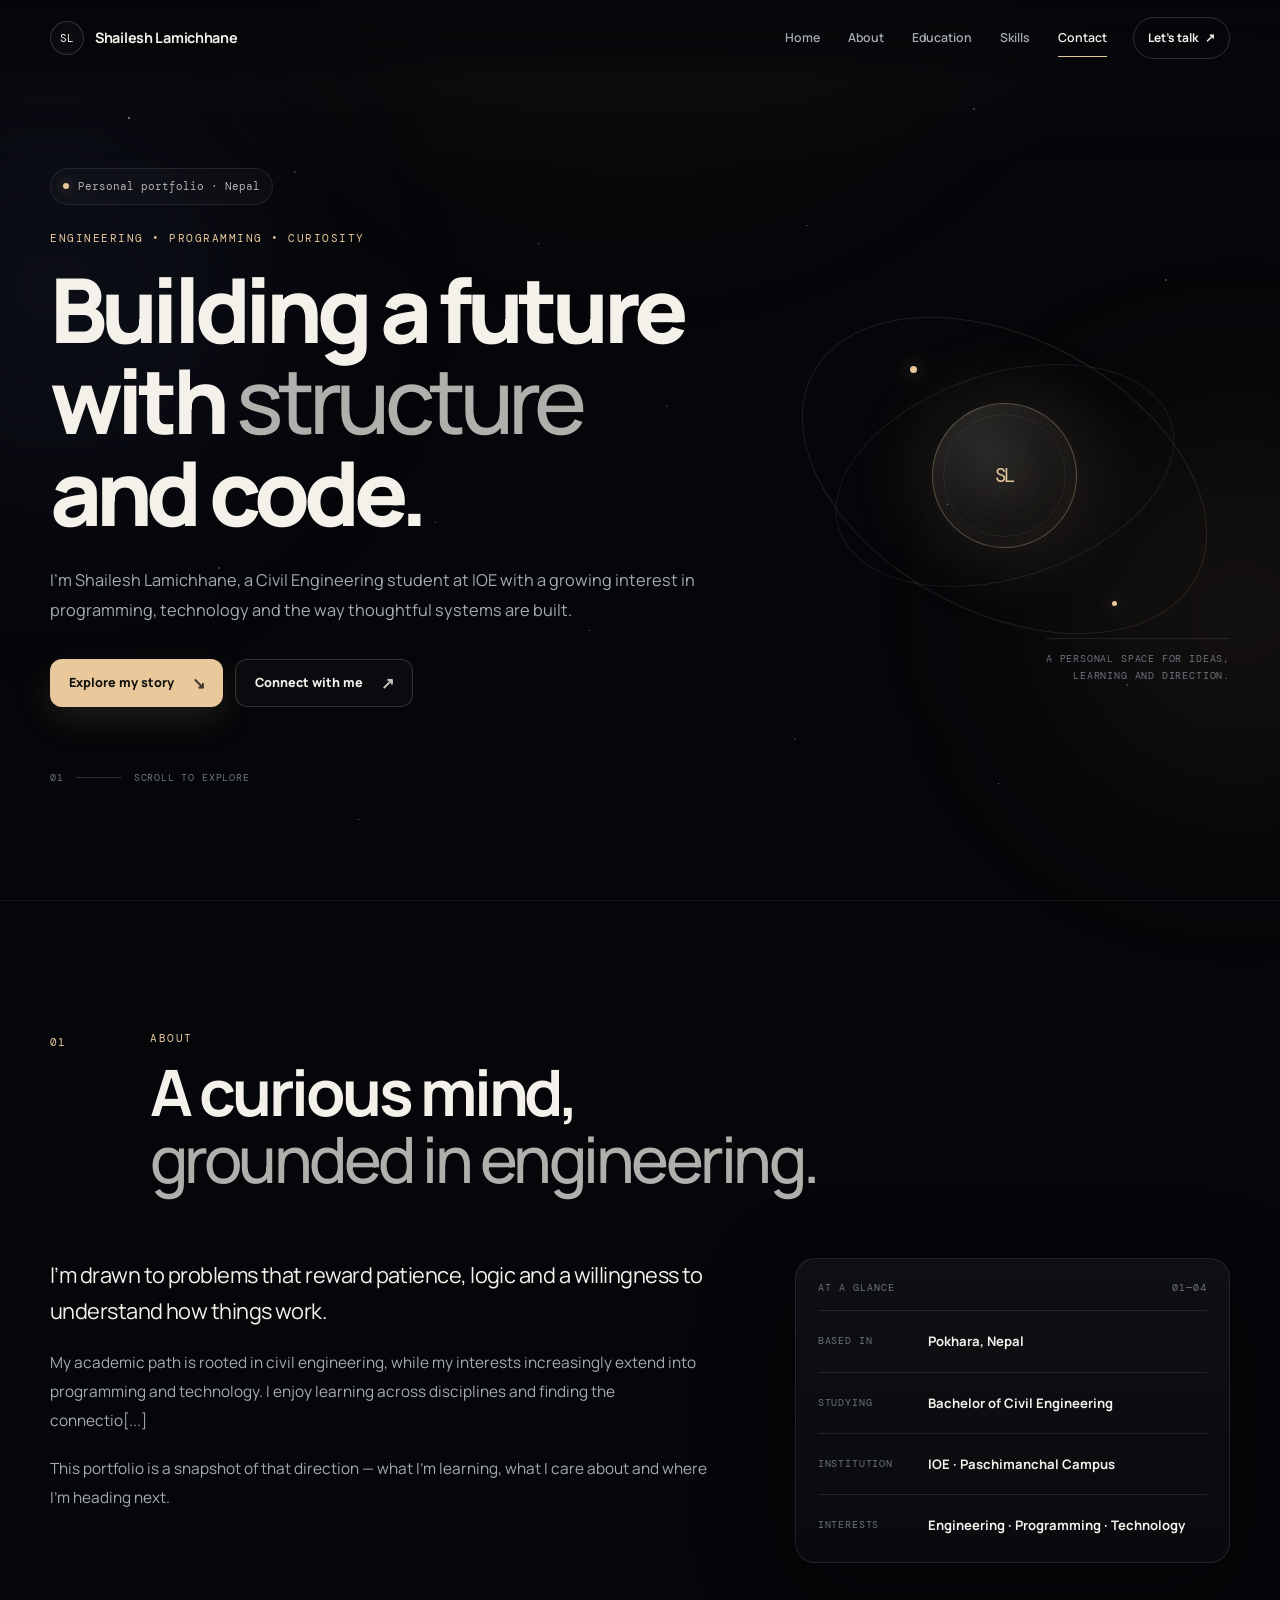
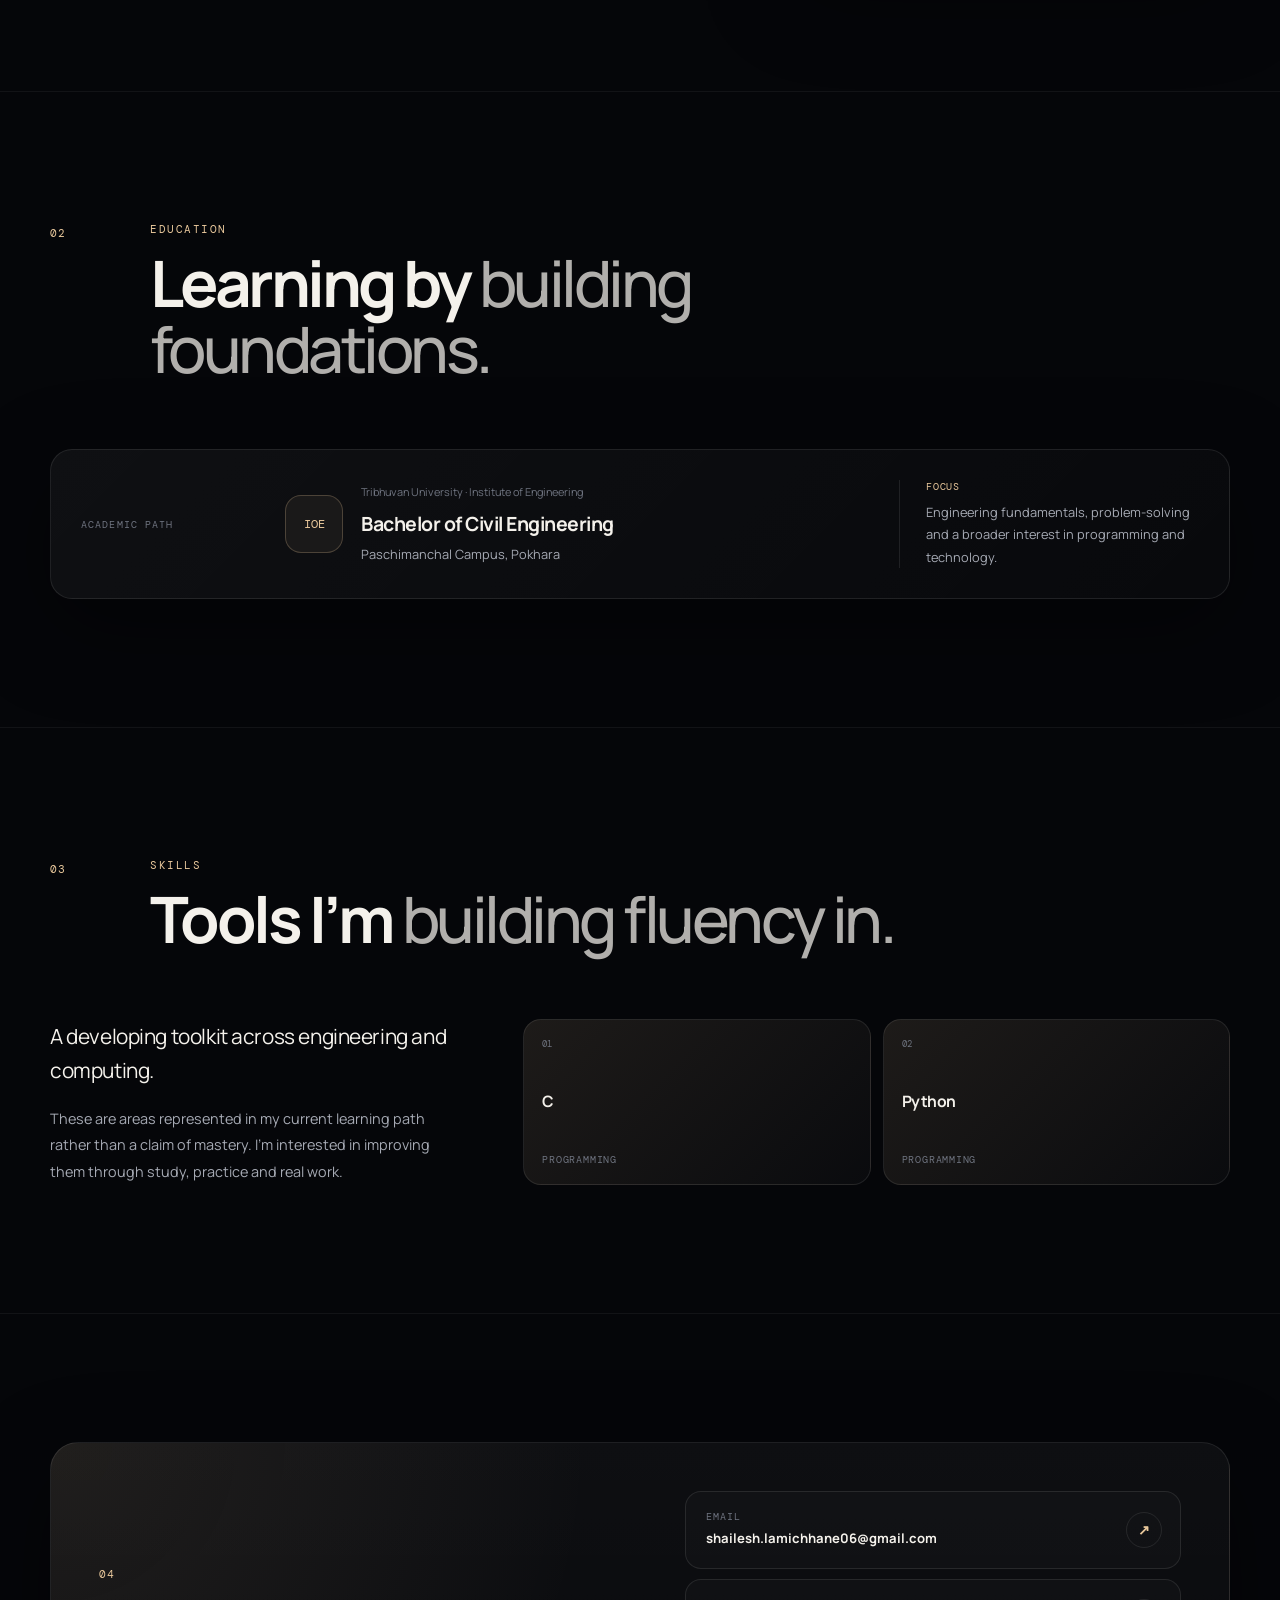
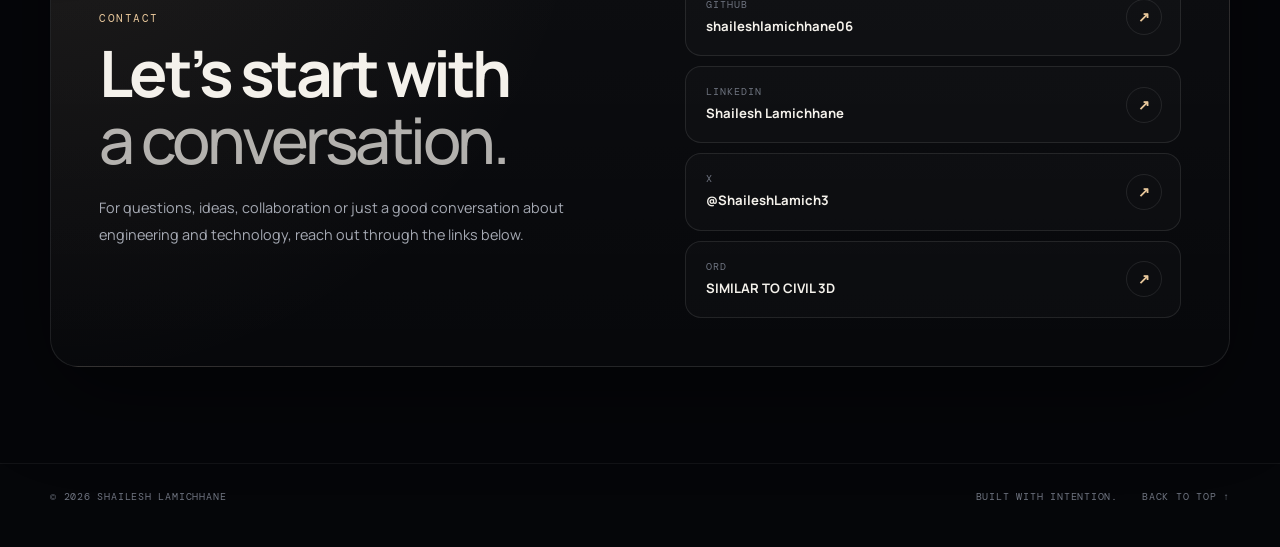
==== commit e2ec8a37: "Add new contact card for Bentley" ====
--- a/index.html
+++ b/index.html
@@ -180,6 +180,9 @@
           </a>
           <a class="contact-card" href="https://x.com/ShaileshLamich3" target="_blank" rel="noopener noreferrer">
             <span><small>X</small><strong>@ShaileshLamich3</strong></span><b>↗</b>
+            
+          <a class="contact-card" href="https://www.bentley.com" target="_blank" rel="noopener noreferrer">
+            <span><small>ORD</small><strong>SIMILAR TO CIVIL 3D</strong></span><b>↗</b>
           </a>
         </div>
       </div>
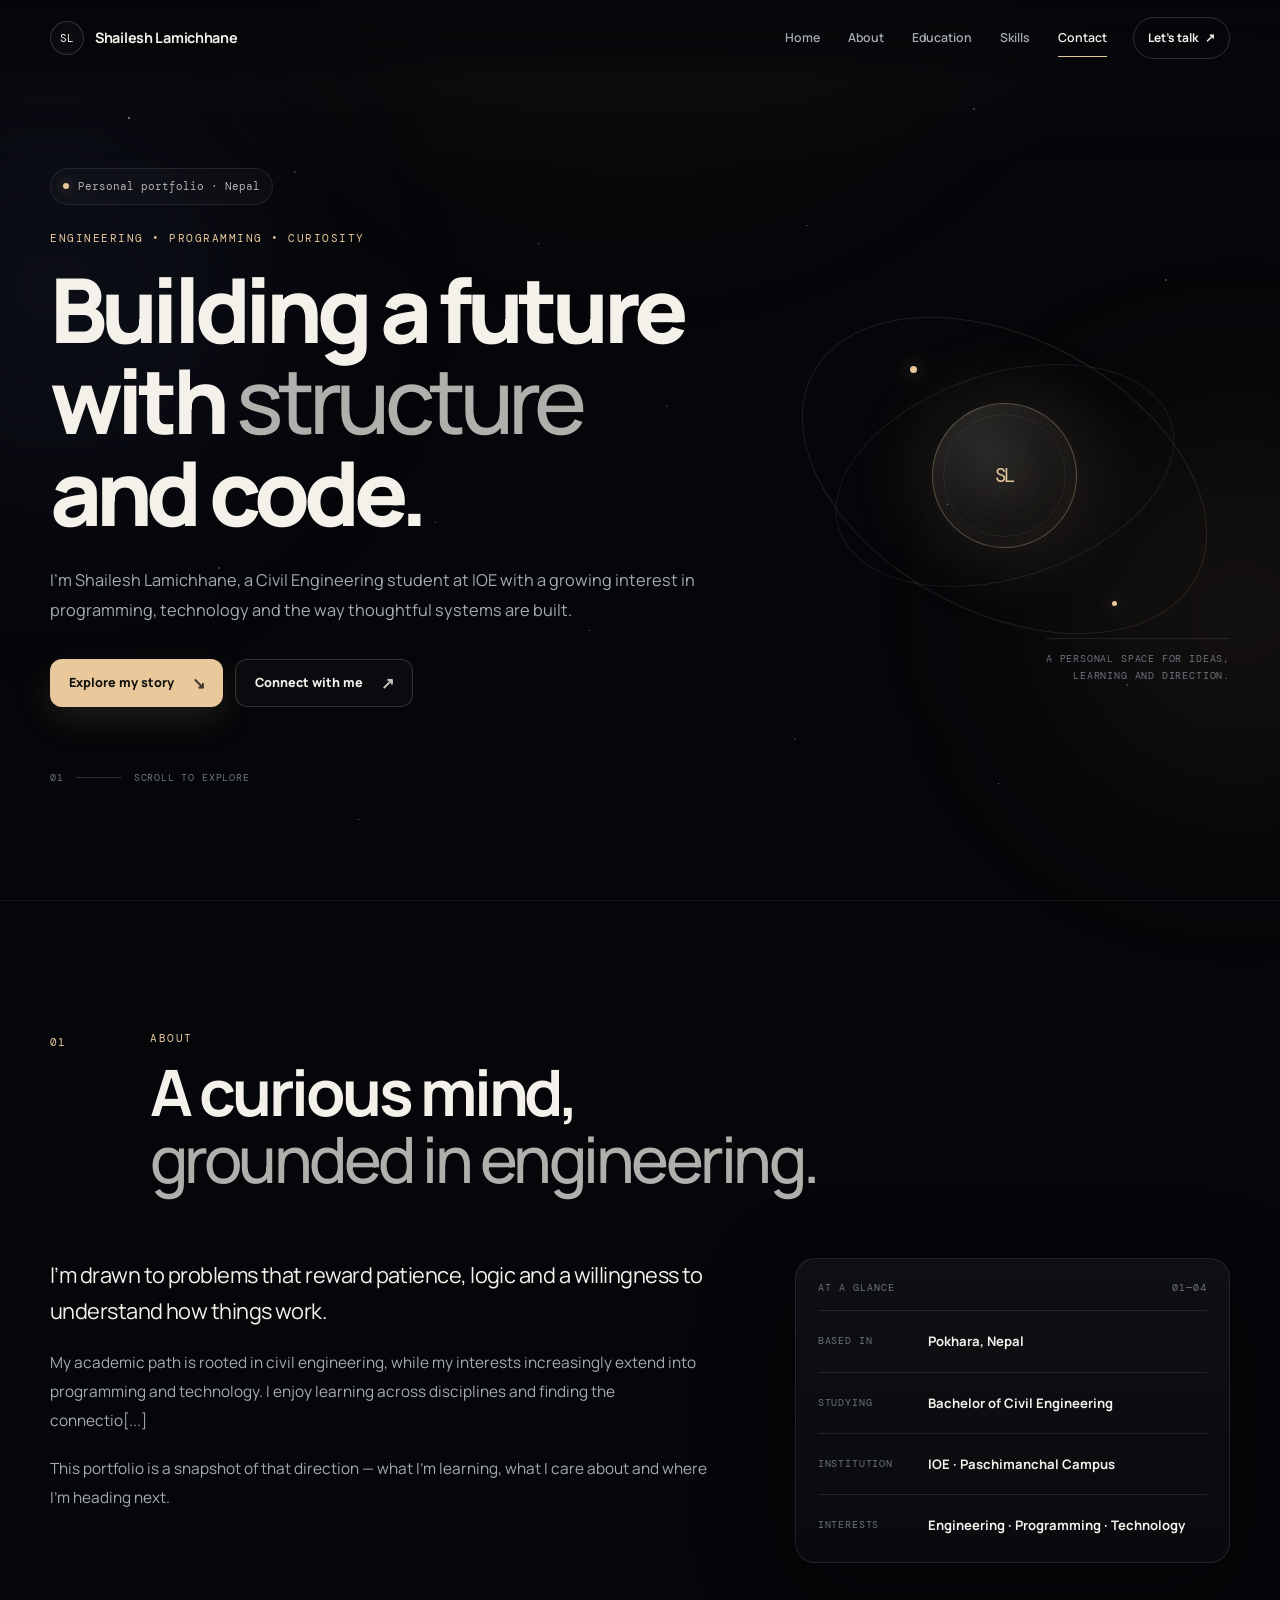
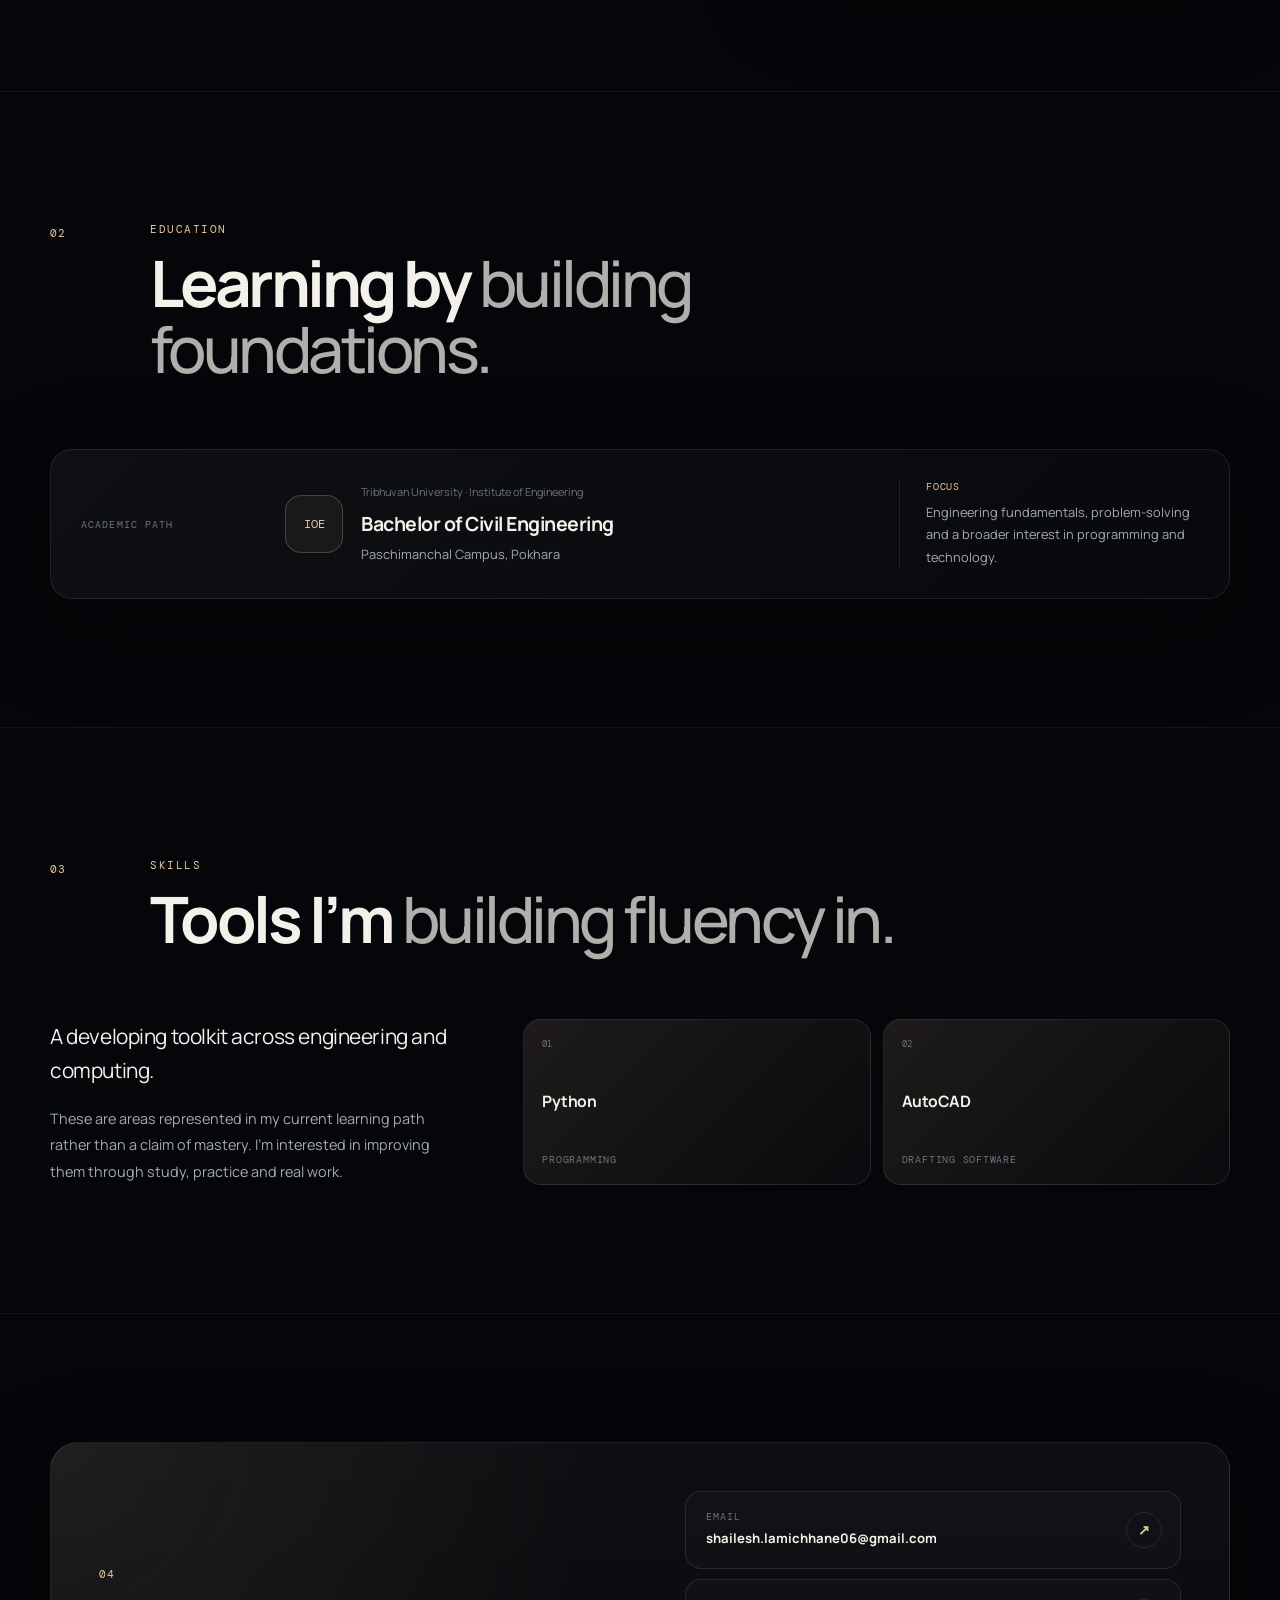
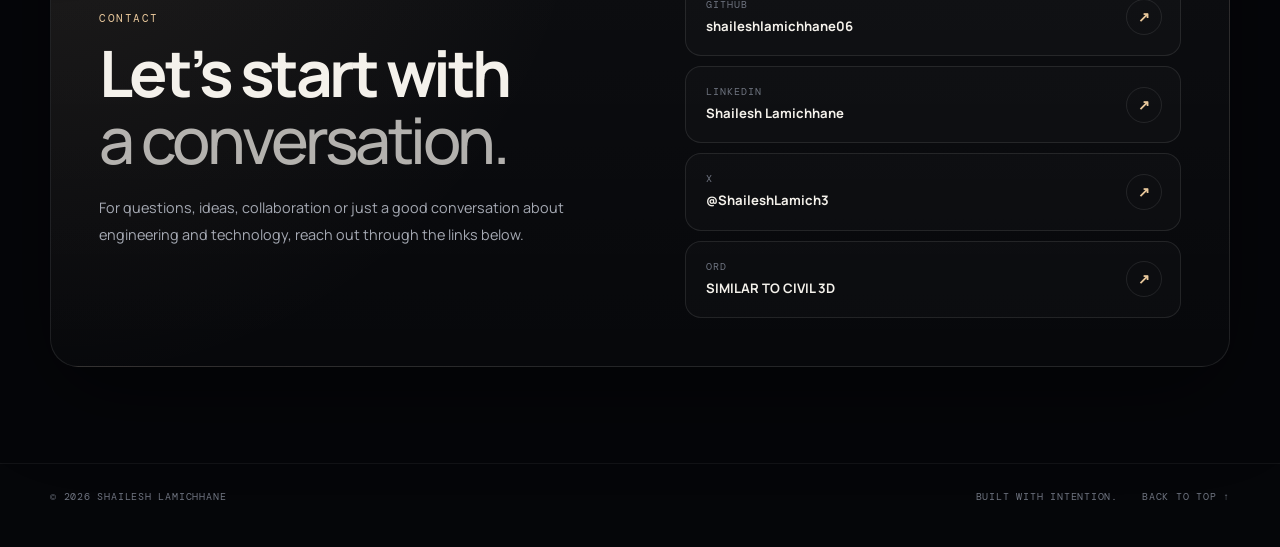
==== commit ccc7d6fd: "Update skill chips in index.html" ====
--- a/index.html
+++ b/index.html
@@ -153,8 +153,8 @@
             <p>These are areas represented in my current learning path rather than a claim of mastery. I’m interested in improving them through study, practice and real work.</p>
           </div>
           <div class="skill-cloud reveal" role="list" aria-label="Skills">
-            <div class="skill-chip featured" role="listitem"><span class="chip-number">01</span><strong>C</strong><small>Programming</small></div>
-            <div class="skill-chip featured" role="listitem"><span class="chip-number">02</span><strong>Python</strong><small>Programming</small></div>
+            <div class="skill-chip featured" role="listitem"><span class="chip-number">01</span><strong>Python</strong><small>Programming</small></div>
+            <div class="skill-chip featured" role="listitem"><span class="chip-number">02</span><strong>AutoCAD</strong><small>Drafting Software</small></div>
           </div>
         </div>
       </div>
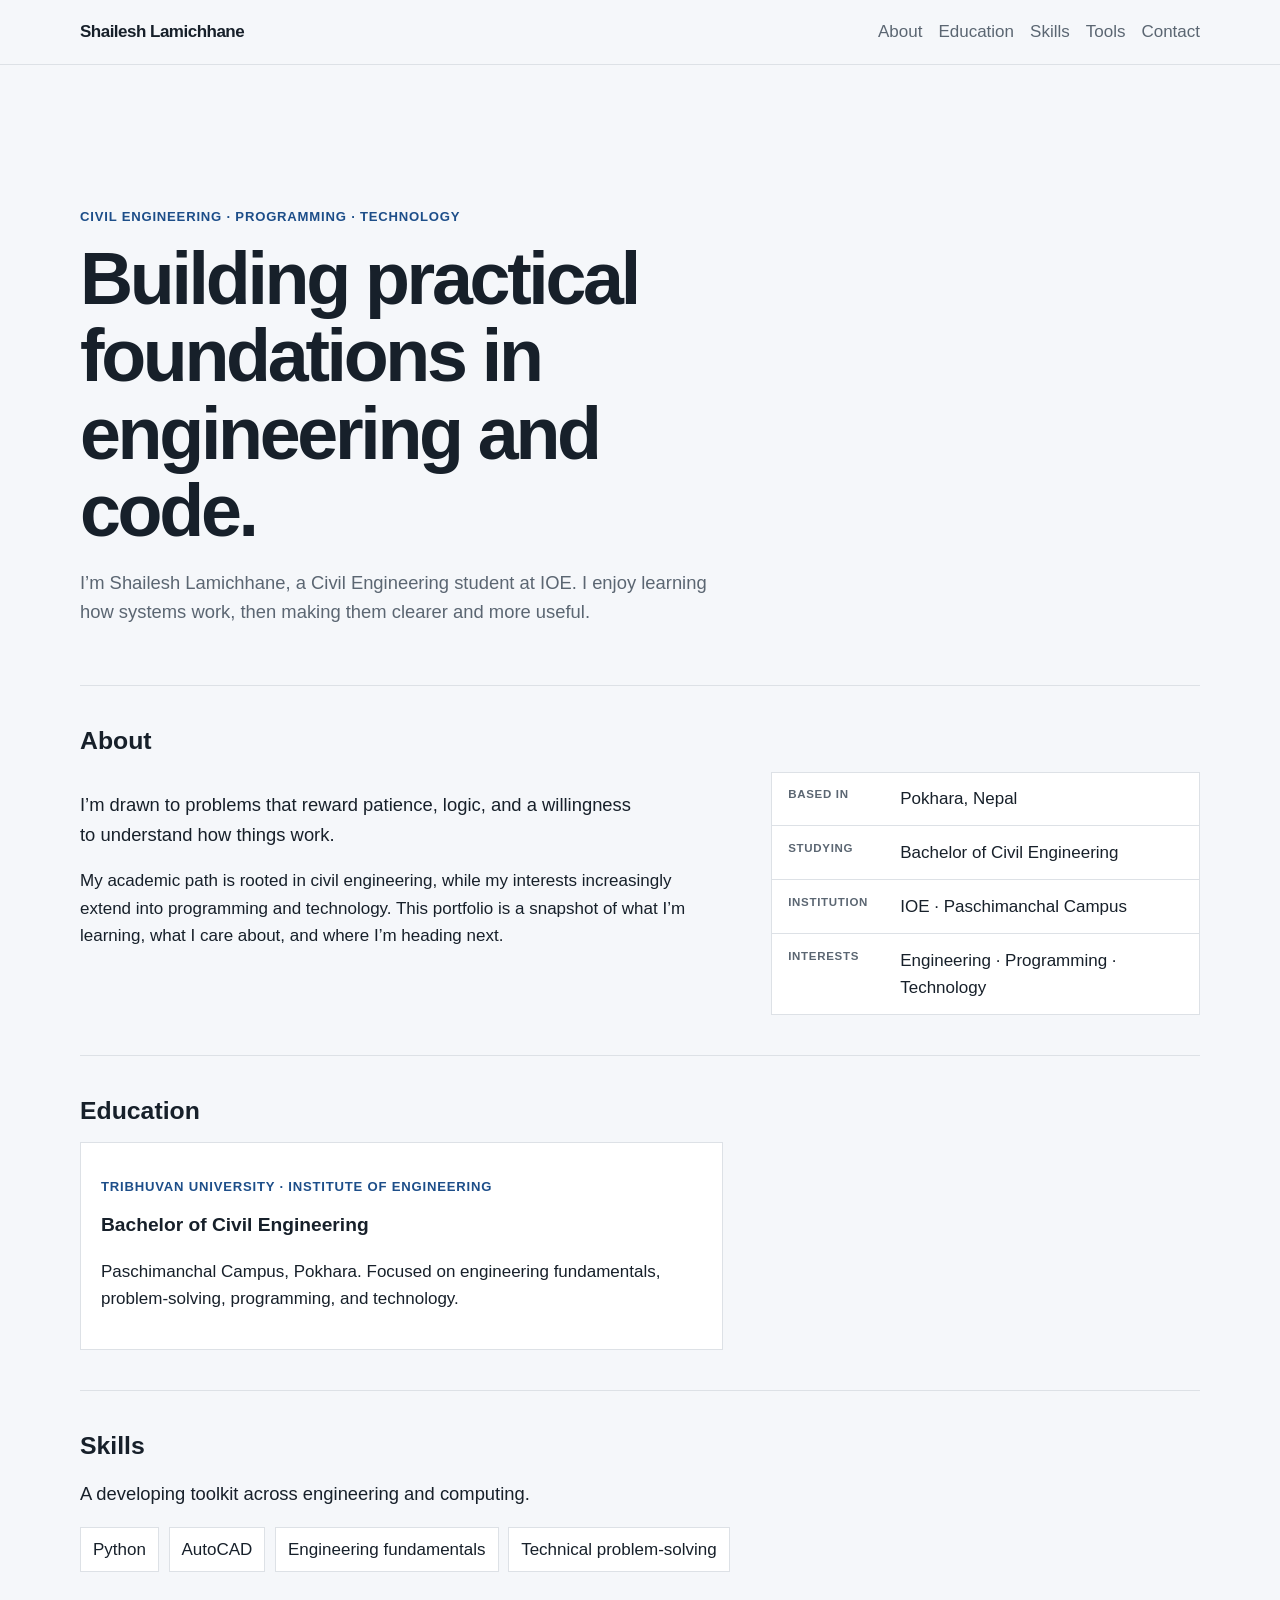
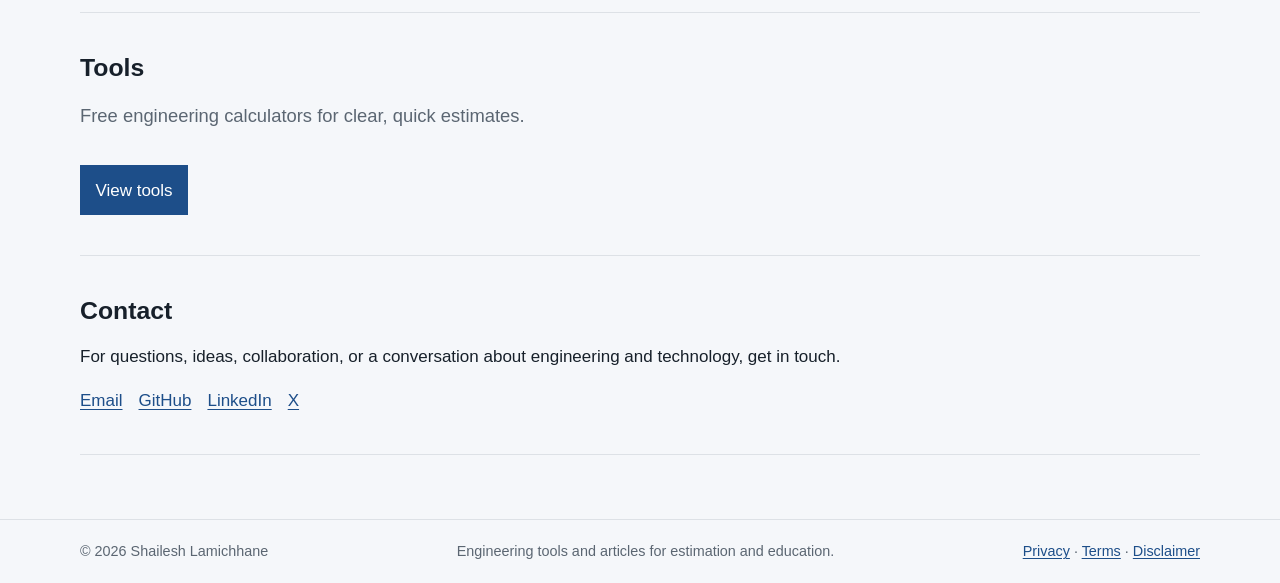
==== commit f7adca34: "feat: merge engineering tools into portfolio" ====
--- a/index.html
+++ b/index.html
@@ -1,202 +1 @@
-<!DOCTYPE html>
-<html lang="en">
-<head>
-<meta charset="UTF-8">
-<meta name="viewport" content="width=device-width, initial-scale=1.0">
-<meta name="theme-color" content="#050609">
-<title>Shailesh Lamichhane — Personal Portfolio</title>
-<meta name="description" content="Personal portfolio of Shailesh Lamichhane, a Civil Engineering student at IOE with interests spanning engineering, programming and technology.">
-<link rel="preconnect" href="https://fonts.googleapis.com">
-<link rel="preconnect" href="https://fonts.gstatic.com" crossorigin>
-<link href="https://fonts.googleapis.com/css2?family=DM+Mono:wght@400;500&family=Manrope:wght@400;500;600;700;800&display=swap" rel="stylesheet">
-<link rel="stylesheet" href="style.css">
-</head>
-<body>
-<div class="site-shell" id="top">
-  <div class="starfield" aria-hidden="true">
-    <span class="star star-1"></span><span class="star star-2"></span><span class="star star-3"></span>
-    <span class="star star-4"></span><span class="star star-5"></span><span class="star star-6"></span>
-    <span class="star star-7"></span><span class="star star-8"></span><span class="star star-9"></span>
-    <span class="star star-10"></span><span class="star star-11"></span><span class="star star-12"></span>
-    <span class="star star-13"></span><span class="star star-14"></span><span class="star star-15"></span>
-    <span class="star star-16"></span><span class="star star-17"></span><span class="star star-18"></span>
-  </div>
-  <div class="ambient ambient-one" aria-hidden="true"></div>
-  <div class="ambient ambient-two" aria-hidden="true"></div>
-
-  <nav class="nav" aria-label="Primary navigation">
-    <div class="nav-inner container">
-      <a href="#top" class="brand" aria-label="Shailesh Lamichhane home">
-        <span class="brand-mark">SL</span>
-        <span class="brand-name">Shailesh Lamichhane</span>
-      </a>
-
-      <div class="nav-links" id="nav-links">
-        <a class="nav-link active" href="#top">Home</a>
-        <a class="nav-link" href="#about">About</a>
-        <a class="nav-link" href="#education">Education</a>
-        <a class="nav-link" href="#skills">Skills</a>
-        <a class="nav-link" href="#contact">Contact</a>
-      </div>
-
-      <a class="nav-contact" href="#contact">Let’s talk <span aria-hidden="true">↗</span></a>
-      <button class="nav-toggle" type="button" aria-label="Open navigation" aria-expanded="false" aria-controls="nav-links">
-        <span></span><span></span>
-      </button>
-    </div>
-  </nav>
-
-  <main>
-    <section class="hero section-anchor" aria-labelledby="hero-title">
-      <div class="container hero-grid">
-        <div class="hero-copy reveal reveal-visible">
-          <div class="status-pill"><span class="status-dot"></span> Personal portfolio · Nepal</div>
-          <p class="hero-kicker">Engineering • Programming • Curiosity</p>
-          <h1 id="hero-title">Building a future with <span>structure</span> and code.</h1>
-          <p class="hero-description">
-            I’m Shailesh Lamichhane, a Civil Engineering student at IOE with a growing interest in programming, technology and the way thoughtful systems are built.
-          </p>
-          <div class="hero-actions">
-            <a class="btn btn-primary" href="#about">Explore my story <span>↘</span></a>
-            <a class="btn btn-ghost" href="#contact">Connect with me <span>↗</span></a>
-          </div>
-          <div class="hero-meta">
-            <span>01</span><i></i><span>Scroll to explore</span>
-          </div>
-        </div>
-
-        <div class="hero-orbit reveal" aria-hidden="true">
-          <div class="orbit-halo"></div>
-          <div class="orbit-core"><span>SL</span></div>
-          <div class="orbit-ring orbit-ring-a"></div>
-          <div class="orbit-ring orbit-ring-b"></div>
-          <div class="orbit-node orbit-node-a"></div>
-          <div class="orbit-node orbit-node-b"></div>
-          <div class="orbit-caption">A personal space for ideas,<br>learning and direction.</div>
-        </div>
-      </div>
-    </section>
-
-    <section class="section section-anchor" id="about" aria-labelledby="about-title">
-      <div class="container">
-        <div class="section-heading reveal">
-          <span class="section-index">01</span>
-          <div>
-            <p class="section-eyebrow">About</p>
-            <h2 id="about-title">A curious mind,<br><span>grounded in engineering.</span></h2>
-          </div>
-        </div>
-
-        <div class="about-layout">
-          <div class="about-lead reveal">
-            <p class="lead-text">I’m drawn to problems that reward patience, logic and a willingness to understand how things work.</p>
-            <p>
-              My academic path is rooted in civil engineering, while my interests increasingly extend into programming and technology. I enjoy learning across disciplines and finding the connectio[...]
-            </p>
-            <p>
-              This portfolio is a snapshot of that direction — what I’m learning, what I care about and where I’m heading next.
-            </p>
-          </div>
-
-          <aside class="profile-card reveal">
-            <div class="card-topline"><span>At a glance</span><span>01—04</span></div>
-            <div class="profile-row"><span>Based in</span><strong>Pokhara, Nepal</strong></div>
-            <div class="profile-row"><span>Studying</span><strong>Bachelor of Civil Engineering</strong></div>
-            <div class="profile-row"><span>Institution</span><strong>IOE · Paschimanchal Campus</strong></div>
-            <div class="profile-row"><span>Interests</span><strong>Engineering · Programming · Technology</strong></div>
-          </aside>
-        </div>
-      </div>
-    </section>
-
-    <section class="section section-anchor" id="education" aria-labelledby="education-title">
-      <div class="container">
-        <div class="section-heading reveal">
-          <span class="section-index">02</span>
-          <div>
-            <p class="section-eyebrow">Education</p>
-            <h2 id="education-title">Learning by <span>building foundations.</span></h2>
-          </div>
-        </div>
-
-        <article class="education-card reveal">
-          <div class="education-year">Academic path</div>
-          <div class="education-main">
-            <div class="education-badge">IOE</div>
-            <div>
-              <p class="education-label">Tribhuvan University · Institute of Engineering</p>
-              <h3>Bachelor of Civil Engineering</h3>
-              <p>Paschimanchal Campus, Pokhara</p>
-            </div>
-          </div>
-          <div class="education-note">
-            <span>Focus</span>
-            <p>Engineering fundamentals, problem-solving and a broader interest in programming and technology.</p>
-          </div>
-        </article>
-      </div>
-    </section>
-
-    <section class="section section-anchor" id="skills" aria-labelledby="skills-title">
-      <div class="container">
-        <div class="section-heading reveal">
-          <span class="section-index">03</span>
-          <div>
-            <p class="section-eyebrow">Skills</p>
-            <h2 id="skills-title">Tools I’m <span>building fluency in.</span></h2>
-          </div>
-        </div>
-
-        <div class="skills-layout">
-          <div class="skills-intro reveal">
-            <p class="lead-text">A developing toolkit across engineering and computing.</p>
-            <p>These are areas represented in my current learning path rather than a claim of mastery. I’m interested in improving them through study, practice and real work.</p>
-          </div>
-          <div class="skill-cloud reveal" role="list" aria-label="Skills">
-            <div class="skill-chip featured" role="listitem"><span class="chip-number">01</span><strong>Python</strong><small>Programming</small></div>
-            <div class="skill-chip featured" role="listitem"><span class="chip-number">02</span><strong>AutoCAD</strong><small>Drafting Software</small></div>
-          </div>
-        </div>
-      </div>
-    </section>
-
-    <section class="section contact-section section-anchor" id="contact" aria-labelledby="contact-title">
-      <div class="container contact-wrap reveal">
-        <div class="contact-copy">
-          <span class="section-index">04</span>
-          <p class="section-eyebrow">Contact</p>
-          <h2 id="contact-title">Let’s start with<br><span>a conversation.</span></h2>
-          <p>For questions, ideas, collaboration or just a good conversation about engineering and technology, reach out through the links below.</p>
-        </div>
-        <div class="contact-panel">
-          <a class="contact-card" href="mailto:shailesh.lamichhane06@gmail.com">
-            <span><small>Email</small><strong>shailesh.lamichhane06@gmail.com</strong></span><b>↗</b>
-          </a>
-          <a class="contact-card" href="https://github.com/shaileshlamichhane06" target="_blank" rel="noopener noreferrer">
-            <span><small>GitHub</small><strong>shaileshlamichhane06</strong></span><b>↗</b>
-          </a>
-          <a class="contact-card" href="https://www.linkedin.com/in/shaileshlamichhane06" target="_blank" rel="noopener noreferrer">
-            <span><small>LinkedIn</small><strong>Shailesh Lamichhane</strong></span><b>↗</b>
-          </a>
-          <a class="contact-card" href="https://x.com/ShaileshLamich3" target="_blank" rel="noopener noreferrer">
-            <span><small>X</small><strong>@ShaileshLamich3</strong></span><b>↗</b>
-            
-          <a class="contact-card" href="https://www.bentley.com" target="_blank" rel="noopener noreferrer">
-            <span><small>ORD</small><strong>SIMILAR TO CIVIL 3D</strong></span><b>↗</b>
-          </a>
-        </div>
-      </div>
-    </section>
-  </main>
-
-  <footer class="footer">
-    <div class="container footer-inner">
-      <span>© <span id="year"></span> Shailesh Lamichhane</span>
-      <span>Built with intention.</span>
-      <a href="#top" aria-label="Back to top">Back to top ↑</a>
-    </div>
-  </footer>
-</div>
-<script src="script.js"></script>
-</body>
-</html>
+<!doctype html><html lang="en-US"><head><meta charset="utf-8"><meta name="viewport" content="width=device-width,initial-scale=1"><meta name="description" content="Portfolio of Shailesh Lamichhane, civil engineering student and builder of practical engineering tools."><title>Shailesh Lamichhane</title><link rel="stylesheet" href="/style.css"></head><body><a class="skip-link" href="#main">Skip to content</a><header class="site-header"><nav class="nav"><a class="brand" href="/">Shailesh Lamichhane</a><div class="nav-links"><a href="#about">About</a><a href="#education">Education</a><a href="#skills">Skills</a><a href="/tools/">Tools</a><a href="#contact">Contact</a></div></nav></header><main id="main"><section class="intro"><p class="kicker">Civil engineering · programming · technology</p><h1>Building practical foundations in engineering and code.</h1><p class="lede">I’m Shailesh Lamichhane, a Civil Engineering student at IOE. I enjoy learning how systems work, then making them clearer and more useful.</p></section><section id="about" class="section"><h2>About</h2><div class="two-column"><div><p class="lead">I’m drawn to problems that reward patience, logic, and a willingness to understand how things work.</p><p>My academic path is rooted in civil engineering, while my interests increasingly extend into programming and technology. This portfolio is a snapshot of what I’m learning, what I care about, and where I’m heading next.</p></div><dl class="facts"><div><dt>Based in</dt><dd>Pokhara, Nepal</dd></div><div><dt>Studying</dt><dd>Bachelor of Civil Engineering</dd></div><div><dt>Institution</dt><dd>IOE · Paschimanchal Campus</dd></div><div><dt>Interests</dt><dd>Engineering · Programming · Technology</dd></div></dl></div></section><section id="education" class="section"><h2>Education</h2><article class="detail"><p class="meta">Tribhuvan University · Institute of Engineering</p><h3>Bachelor of Civil Engineering</h3><p>Paschimanchal Campus, Pokhara. Focused on engineering fundamentals, problem-solving, programming, and technology.</p></article></section><section id="skills" class="section"><h2>Skills</h2><p class="lead">A developing toolkit across engineering and computing.</p><div class="tag-list"><span>Python</span><span>AutoCAD</span><span>Engineering fundamentals</span><span>Technical problem-solving</span></div></section><section class="section"><h2>Tools</h2><p class="lede">Free engineering calculators for clear, quick estimates.</p><a class="button" href="/tools/">View tools</a></section><section id="contact" class="section"><h2>Contact</h2><p>For questions, ideas, collaboration, or a conversation about engineering and technology, get in touch.</p><div class="contact-links"><a href="mailto:shailesh.lamichhane06@gmail.com">Email</a><a href="https://github.com/shaileshlamichhane06" rel="noopener">GitHub</a><a href="https://www.linkedin.com/in/shaileshlamichhane06" rel="noopener">LinkedIn</a><a href="https://x.com/ShaileshLamich3" rel="noopener">X</a></div></section></main><footer class="site-footer"><div><span>© <span id="year"></span> Shailesh Lamichhane</span><span>Engineering tools and articles for estimation and education.</span><span><a href="/tools/privacy/">Privacy</a> · <a href="/tools/terms/">Terms</a> · <a href="/tools/disclaimer/">Disclaimer</a></span></div></footer><script src="/script.js"></script></body></html>
--- a/style.css
+++ b/style.css
@@ -1,213 +1 @@
-:root {
-  --bg: #050609;
-  --bg-soft: #0a0c11;
-  --panel: rgba(16, 18, 24, 0.76);
-  --panel-strong: rgba(18, 20, 27, 0.95);
-  --text: #f4f1eb;
-  --muted: #a6aab4;
-  --faint: #6f7480;
-  --line: rgba(255, 255, 255, 0.09);
-  --line-strong: rgba(255, 255, 255, 0.16);
-  --accent: #e9c89c;
-  --accent-soft: rgba(233, 200, 156, 0.16);
-  --white-soft: rgba(244, 241, 235, 0.72);
-  --shadow: 0 28px 90px rgba(0, 0, 0, 0.42);
-  --container: 1180px;
-  --edge: 28px;
-  --font-body: "Manrope", -apple-system, BlinkMacSystemFont, "Segoe UI", sans-serif;
-  --font-mono: "DM Mono", ui-monospace, SFMono-Regular, Menlo, monospace;
-}
-
-* { box-sizing: border-box; margin: 0; padding: 0; }
-html { scroll-behavior: smooth; }
-body {
-  background: var(--bg);
-  color: var(--text);
-  font-family: var(--font-body);
-  font-size: 16px;
-  line-height: 1.7;
-  -webkit-font-smoothing: antialiased;
-  overflow-x: hidden;
-}
-body::before {
-  content: "";
-  position: fixed;
-  inset: 0;
-  pointer-events: none;
-  background:
-    linear-gradient(180deg, rgba(255,255,255,0.015), transparent 20%),
-    radial-gradient(circle at 50% -20%, rgba(233, 200, 156, 0.05), transparent 42%);
-  z-index: 0;
-}
-a { color: inherit; text-decoration: none; }
-button { font: inherit; }
-.container { width: min(var(--container), calc(100% - (var(--edge) * 2))); margin-inline: auto; }
-.section-anchor { scroll-margin-top: 100px; }
-
-.site-shell { position: relative; min-height: 100vh; isolation: isolate; overflow: clip; }
-.starfield { position: fixed; inset: 0; z-index: -2; pointer-events: none; opacity: .76; }
-.star { position: absolute; width: 2px; height: 2px; border-radius: 50%; background: rgba(255,255,255,.72); box-shadow: 0 0 10px rgba(255,255,255,.18); animation: twinkle 5s ease-in-out infinite; }
-.star-1 { top: 13%; left: 10%; animation-delay: .2s; } .star-2 { top: 19%; left: 23%; opacity:.42; animation-delay: 1.4s; } .star-3 { top: 12%; left: 76%; opacity:.5; animation-delay: 2.2s; }
-.star-4 { top: 31%; left: 91%; opacity:.55; animation-delay: 1s; } .star-5 { top: 48%; left: 8%; opacity:.36; animation-delay: 3.1s; } .star-6 { top: 63%; left: 17%; opacity:.52; animation-delay: .7s; }
-.star-7 { top: 76%; left: 88%; opacity:.44; animation-delay: 2.5s; } .star-8 { top: 82%; left: 62%; opacity:.3; animation-delay: 1.7s; } .star-9 { top: 45%; left: 52%; opacity:.32; animation-delay: 3.8s; }
-.star-10 { top: 27%; left: 42%; width: 1px; height: 1px; } .star-11 { top: 91%; left: 28%; width: 1px; height: 1px; } .star-12 { top: 7%; left: 57%; width: 1px; height: 1px; }
-.star-13 { top: 56%; left: 74%; width: 1px; height: 1px; } .star-14 { top: 37%; left: 32%; width: 1px; height: 1px; } .star-15 { top: 70%; left: 46%; width: 1px; height: 1px; }
-.star-16 { top: 25%; left: 63%; width: 1px; height: 1px; } .star-17 { top: 87%; left: 78%; width: 1px; height: 1px; } .star-18 { top: 58%; left: 34%; width: 1px; height: 1px; }
-.ambient { position: fixed; border-radius: 50%; filter: blur(100px); pointer-events: none; z-index: -3; }
-.ambient-one { width: 430px; height: 430px; background: rgba(67, 75, 122, .12); top: 8%; left: -160px; }
-.ambient-two { width: 360px; height: 360px; background: rgba(186, 145, 92, .09); right: -140px; top: 48%; }
-
-.nav { position: fixed; top: 0; left: 0; right: 0; z-index: 30; background: linear-gradient(180deg, rgba(5,6,9,.92), rgba(5,6,9,.68) 68%, transparent); backdrop-filter: blur(16px); -webkit-backdrop-filter: blur(16px); }
-.nav-inner { min-height: 76px; display: flex; align-items: center; justify-content: space-between; gap: 26px; }
-.brand { display:flex; align-items:center; gap:11px; min-width: fit-content; }
-.brand-mark { display:grid; place-items:center; width:34px; height:34px; border:1px solid var(--line-strong); border-radius:50%; font-family:var(--font-mono); font-size:.68rem; letter-spacing:-.04em; background:rgba(255,255,255,.025); }
-.brand-name { font-weight:700; font-size:.9rem; letter-spacing:-.02em; }
-.nav-links { display:flex; align-items:center; gap:28px; margin-left:auto; }
-.nav-link { position:relative; color:var(--muted); font-size:.77rem; font-weight:600; transition:color .25s ease; }
-.nav-link::after { content:""; position:absolute; left:0; bottom:-9px; width:0; height:1px; background:var(--accent); transition:width .25s ease; }
-.nav-link:hover, .nav-link.active { color:var(--text); }
-.nav-link:hover::after, .nav-link.active::after { width:100%; }
-.nav-contact { display:inline-flex; align-items:center; gap:7px; padding:10px 14px; border:1px solid var(--line-strong); border-radius:999px; font-size:.75rem; font-weight:700; transition:transform .25s ease, border-color .25s ease, background .25s ease; }
-.nav-contact:hover { transform:translateY(-1px); border-color:rgba(233,200,156,.46); background:rgba(233,200,156,.06); }
-.nav-toggle { display:none; width:44px; height:44px; border:1px solid var(--line); border-radius:50%; background:rgba(255,255,255,.03); color:var(--text); }
-.nav-toggle span { display:block; width:17px; height:1px; margin:4px auto; background:currentColor; transition:transform .25s ease; }
-
-.hero { min-height: 100svh; display:flex; align-items:center; padding:136px 0 84px; }
-.hero-grid { display:grid; grid-template-columns:minmax(0, 1.18fr) minmax(360px,.82fr); gap:80px; align-items:center; }
-.status-pill { display:inline-flex; align-items:center; gap:9px; padding:8px 12px; border:1px solid var(--line); border-radius:999px; color:var(--white-soft); background:rgba(255,255,255,.025); font-size:.69rem; font-family:var(--font-mono); margin-bottom:24px; }
-.status-dot { width:6px; height:6px; border-radius:50%; background:var(--accent); box-shadow:0 0 12px rgba(233,200,156,.5); }
-.hero-kicker, .section-eyebrow { font-family:var(--font-mono); text-transform:uppercase; letter-spacing:.14em; font-size:.67rem; color:var(--accent); }
-.hero-kicker { margin-bottom:16px; }
-.hero h1 { max-width:760px; font-size:clamp(3.3rem, 7vw, 6.6rem); line-height:1.02; letter-spacing:-.065em; font-weight:800; }
-.hero h1 span, .section-heading h2 span, .contact-copy h2 span { color:var(--white-soft); font-weight:500; }
-.hero-description { max-width:660px; color:var(--muted); font-size:1.02rem; line-height:1.85; margin-top:28px; }
-.hero-actions { display:flex; flex-wrap:wrap; gap:12px; margin-top:34px; }
-.btn { display:inline-flex; align-items:center; justify-content:center; gap:18px; min-height:48px; padding:0 18px 0 19px; border-radius:12px; font-size:.79rem; font-weight:800; transition:transform .28s ease, background .28s ease, border-color .28s ease, box-shadow .28s ease; }
-.btn span { font-size:1rem; opacity:.8; }
-.btn-primary { color:#13110d; background:var(--accent); box-shadow:0 12px 34px rgba(233,200,156,.12); }
-.btn-primary:hover { transform:translateY(-2px); box-shadow:0 18px 44px rgba(233,200,156,.17); }
-.btn-ghost { border:1px solid var(--line-strong); background:rgba(255,255,255,.025); }
-.btn-ghost:hover { transform:translateY(-2px); border-color:rgba(233,200,156,.4); background:rgba(233,200,156,.05); }
-.hero-meta { display:flex; align-items:center; gap:12px; color:var(--faint); font: .65rem var(--font-mono); text-transform:uppercase; letter-spacing:.08em; margin-top:64px; }
-.hero-meta i { width:46px; height:1px; background:var(--line-strong); }
-
-.hero-orbit { min-height:500px; position:relative; display:grid; place-items:center; transform:translateY(10px); }
-.orbit-halo { position:absolute; width:310px; height:310px; border-radius:50%; background:radial-gradient(circle, rgba(233,200,156,.09), transparent 65%); filter:blur(12px); }
-.orbit-core { position:relative; z-index:2; display:grid; place-items:center; width:145px; height:145px; border:1px solid rgba(233,200,156,.33); border-radius:50%; background:radial-gradient(circle at 35% 28%, rgba(255,255,255,.1), rgba(255,255,255,.02) 55%, rgba(0,0,0,.28)); box-shadow:inset 0 0 38px rgba(233,200,156,.08), 0 0 90px rgba(233,200,156,.06); }
-.orbit-core::before { content:""; position:absolute; inset:10px; border-radius:50%; border:1px solid rgba(255,255,255,.06); }
-.orbit-core span { font-family:var(--font-mono); font-size:1.2rem; color:var(--accent); letter-spacing:-.08em; }
-.orbit-ring { position:absolute; border:1px solid rgba(255,255,255,.08); border-radius:50%; transform:rotate(-18deg); }
-.orbit-ring-a { width:350px; height:205px; }
-.orbit-ring-b { width:435px; height:275px; border-color:rgba(233,200,156,.12); transform:rotate(28deg); }
-.orbit-node { position:absolute; z-index:3; width:7px; height:7px; border-radius:50%; background:var(--accent); box-shadow:0 0 18px rgba(233,200,156,.7); }
-.orbit-node-a { top:28%; left:29%; animation:floatA 7s ease-in-out infinite; }
-.orbit-node-b { bottom:24%; right:25%; width:5px; height:5px; animation:floatB 9s ease-in-out infinite; }
-.orbit-caption { position:absolute; bottom:42px; right:0; max-width:190px; padding-top:12px; border-top:1px solid var(--line); color:var(--faint); font: .64rem/1.6 var(--font-mono); text-transform:uppercase; letter-spacing:.08em; text-align:right; }
-
-.section { padding:128px 0; border-top:1px solid rgba(255,255,255,.055); position:relative; }
-.section-heading { display:grid; grid-template-columns:74px minmax(0,1fr); gap:26px; align-items:start; margin-bottom:66px; }
-.section-index { padding-top:6px; color:var(--accent); font: .67rem var(--font-mono); letter-spacing:.1em; }
-.section-heading h2 { margin-top:12px; max-width:790px; font-size:clamp(2.5rem, 5vw, 4.55rem); line-height:1.04; letter-spacing:-.055em; }
-
-.about-layout { display:grid; grid-template-columns:minmax(0, 1.1fr) minmax(330px,.72fr); gap:80px; align-items:start; }
-.about-lead { max-width:720px; }
-.about-lead p { color:var(--muted); font-size:.96rem; line-height:1.9; margin-top:18px; }
-.about-lead .lead-text { margin-top:0; color:var(--text); font-size:1.36rem; line-height:1.65; letter-spacing:-.025em; }
-.profile-card { border:1px solid var(--line); border-radius:20px; padding:22px; background:linear-gradient(180deg, rgba(255,255,255,.045), rgba(255,255,255,.018)); box-shadow:var(--shadow); }
-.card-topline { display:flex; align-items:center; justify-content:space-between; font: .61rem var(--font-mono); color:var(--faint); text-transform:uppercase; letter-spacing:.1em; padding-bottom:16px; border-bottom:1px solid var(--line); }
-.profile-row { display:grid; grid-template-columns:92px 1fr; gap:18px; padding:20px 0; border-bottom:1px solid var(--line); }
-.profile-row:last-child { border-bottom:0; padding-bottom:4px; }
-.profile-row span { color:var(--faint); font: .64rem var(--font-mono); text-transform:uppercase; letter-spacing:.08em; padding-top:3px; }
-.profile-row strong { font-size:.82rem; line-height:1.55; font-weight:700; }
-
-.education-card { display:grid; grid-template-columns:170px minmax(0,1fr) 300px; gap:34px; align-items:center; padding:30px; border:1px solid var(--line); border-radius:22px; background:linear-gradient(135deg, rgba(255,255,255,.045), rgba(255,255,255,.015)); box-shadow:var(--shadow); }
-.education-year { color:var(--faint); font: .63rem var(--font-mono); text-transform:uppercase; letter-spacing:.11em; }
-.education-main { display:flex; align-items:center; gap:18px; }
-.education-badge { display:grid; place-items:center; width:58px; height:58px; border-radius:16px; border:1px solid rgba(233,200,156,.24); background:rgba(233,200,156,.06); color:var(--accent); font: .72rem var(--font-mono); }
-.education-label { color:var(--faint); font-size:.68rem; margin-bottom:6px; }
-.education-main h3 { font-size:1.22rem; letter-spacing:-.025em; }
-.education-main p:last-child { margin-top:3px; color:var(--muted); font-size:.8rem; }
-.education-note { padding-left:26px; border-left:1px solid var(--line); }
-.education-note span { display:block; margin-bottom:8px; color:var(--accent); font: .62rem var(--font-mono); text-transform:uppercase; letter-spacing:.08em; }
-.education-note p { color:var(--muted); font-size:.8rem; line-height:1.75; }
-
-.skills-layout { display:grid; grid-template-columns:minmax(0,.65fr) minmax(0,1.15fr); gap:74px; }
-.skills-intro { max-width:480px; }
-.skills-intro p { color:var(--muted); font-size:.9rem; line-height:1.85; margin-top:18px; }
-.skills-intro .lead-text { margin-top:0; color:var(--text); font-size:1.3rem; line-height:1.65; letter-spacing:-.02em; }
-.skill-cloud { display:grid; grid-template-columns:repeat(2, 1fr); gap:12px; }
-.skill-chip { min-height:110px; padding:18px; border-radius:18px; border:1px solid var(--line); background:rgba(255,255,255,.022); display:flex; flex-direction:column; justify-content:space-between; transition:transform .28s ease, border-color .28s ease, background .28s ease; }
-.skill-chip:hover { transform:translateY(-4px); border-color:rgba(233,200,156,.3); background:rgba(233,200,156,.04); }
-.skill-chip.featured { background:linear-gradient(135deg, rgba(233,200,156,.11), rgba(255,255,255,.025)); }
-.chip-number { font: .58rem var(--font-mono); color:var(--faint); }
-.skill-chip strong { font-size:.98rem; letter-spacing:-.03em; }
-.skill-chip small { color:var(--faint); font: .6rem var(--font-mono); text-transform:uppercase; letter-spacing:.08em; }
-
-.contact-section { padding-bottom:96px; }
-.contact-wrap { display:grid; grid-template-columns:1fr 1fr; gap:90px; align-items:center; padding:48px; border:1px solid var(--line); border-radius:28px; background:radial-gradient(circle at 0 0, rgba(233,200,156,.085), transparent 42%), linear-gradient(180deg, rgba(255,255,255,.04), rgba(255,255,255,.012)); box-shadow:var(--shadow); }
-.contact-copy { max-width:540px; }
-.contact-copy .section-index { display:block; margin-bottom:28px; }
-.contact-copy h2 { margin-top:12px; font-size:clamp(2.6rem, 5vw, 4.4rem); line-height:1.05; letter-spacing:-.055em; }
-.contact-copy > p:last-child { margin-top:22px; max-width:500px; color:var(--muted); line-height:1.85; font-size:.9rem; }
-.contact-panel { display:flex; flex-direction:column; gap:10px; }
-.contact-card { display:flex; align-items:center; justify-content:space-between; gap:20px; padding:18px 18px 18px 20px; border:1px solid var(--line); border-radius:16px; background:rgba(255,255,255,.018); transition:transform .28s ease, border-color .28s ease, background .28s ease; }
-.contact-card:hover { transform:translateX(4px); border-color:rgba(233,200,156,.3); background:rgba(233,200,156,.04); }
-.contact-card span { display:flex; flex-direction:column; gap:4px; min-width:0; }
-.contact-card small { font: .6rem var(--font-mono); color:var(--faint); text-transform:uppercase; letter-spacing:.1em; }
-.contact-card strong { font-size:.82rem; overflow-wrap:anywhere; }
-.contact-card b { display:grid; place-items:center; width:36px; height:36px; border-radius:50%; border:1px solid var(--line); color:var(--accent); font-size:.9rem; flex:0 0 auto; }
-
-.footer { padding:26px 0 44px; border-top:1px solid rgba(255,255,255,.055); color:var(--faint); }
-.footer-inner { display:grid; grid-template-columns:1fr auto auto; gap:24px; align-items:center; font: .61rem var(--font-mono); text-transform:uppercase; letter-spacing:.08em; }
-.footer a { transition:color .2s ease; } .footer a:hover { color:var(--text); }
-
-.reveal { opacity:0; transform:translateY(22px); transition:opacity .75s cubic-bezier(.22,1,.36,1), transform .75s cubic-bezier(.22,1,.36,1); }
-.reveal-visible { opacity:1; transform:none; }
-
-@keyframes twinkle { 0%,100% { opacity:.18; transform:scale(.8); } 50% { opacity:.78; transform:scale(1.15); } }
-@keyframes floatA { 0%,100% { transform:translate(0,0); } 50% { transform:translate(12px,-9px); } }
-@keyframes floatB { 0%,100% { transform:translate(0,0); } 50% { transform:translate(-10px,10px); } }
-
-@media (max-width: 980px) {
-  .hero-grid { grid-template-columns:1fr; gap:40px; }
-  .hero-orbit { min-height:380px; }
-  .orbit-caption { right:9%; }
-  .about-layout, .skills-layout, .contact-wrap { grid-template-columns:1fr; gap:48px; }
-  .education-card { grid-template-columns:1fr; gap:20px; }
-  .education-note { padding-left:0; border-left:0; border-top:1px solid var(--line); padding-top:20px; max-width:620px; }
-  .contact-wrap { padding:38px; }
-}
-
-@media (max-width: 760px) {
-  :root { --edge:20px; }
-  .nav-inner { min-height:68px; }
-  .brand-name { display:none; }
-  .nav-links { position:absolute; top:68px; left:var(--edge); right:var(--edge); display:flex; flex-direction:column; align-items:stretch; gap:0; padding:10px; border:1px solid var(--line); border-radius:18px; background:rgba(10,12,17,.96); box-shadow:var(--shadow); opacity:0; pointer-events:none; transform:translateY(-10px); transition:opacity .25s ease, transform .25s ease; }
-  .nav-links.open { opacity:1; pointer-events:auto; transform:none; }
-  .nav-link { padding:13px 12px; border-radius:10px; }
-  .nav-link:hover, .nav-link.active { background:rgba(255,255,255,.04); }
-  .nav-link::after { display:none; }
-  .nav-contact { display:none; }
-  .nav-toggle { display:block; }
-  .hero { padding-top:116px; padding-bottom:74px; }
-  .hero h1 { font-size:clamp(3rem, 15vw, 4.7rem); }
-  .hero-description { font-size:.92rem; }
-  .hero-orbit { min-height:340px; }
-  .orbit-ring-a { width:250px; height:150px; }
-  .orbit-ring-b { width:310px; height:195px; }
-  .orbit-core { width:118px; height:118px; }
-  .orbit-caption { right:0; bottom:25px; }
-  .section { padding:92px 0; }
-  .section-heading { grid-template-columns:42px 1fr; gap:12px; margin-bottom:48px; }
-  .section-heading h2 { font-size:clamp(2.3rem, 12vw, 3.6rem); }
-  .profile-row { grid-template-columns:1fr; gap:6px; }
-  .skill-cloud { grid-template-columns:1fr; }
-  .contact-wrap { padding:28px; }
-  .footer-inner { grid-template-columns:1fr; gap:10px; }
-}
-
-@media (prefers-reduced-motion: reduce) {
-  html { scroll-behavior:auto; }
-  *, *::before, *::after { animation-duration:.01ms !important; animation-iteration-count:1 !important; transition-duration:.01ms !important; }
-  .reveal { opacity:1; transform:none; }
-}
+:root{--bg:#f5f7fa;--ink:#17202a;--steel:#5b6672;--line:#dde1e6;--blue:#1d4e89;--orange:#bf3f0a;--panel:#fff;color-scheme:light;font-family:Arial,sans-serif}*{box-sizing:border-box}html{scroll-behavior:smooth}body{margin:0;background:var(--bg);color:var(--ink);font-size:17px;line-height:1.6}a{color:var(--blue);text-underline-offset:.16em}a:focus-visible,button:focus-visible,input:focus-visible,select:focus-visible{outline:3px solid var(--orange);outline-offset:3px}.skip-link{position:absolute;left:-999px}.skip-link:focus{left:1rem;top:1rem;padding:.5rem;background:#fff;z-index:2}.site-header{border-bottom:1px solid var(--line)}.nav,main,.site-footer>div{width:min(100% - 2rem,70rem);margin:auto}.nav{min-height:64px;display:flex;gap:1.25rem;align-items:center;flex-wrap:wrap}.brand{margin-right:auto;font-weight:700;color:var(--ink);text-decoration:none;letter-spacing:-.03em}.nav-links,.contact-links{display:flex;gap:1rem;flex-wrap:wrap}.nav-links a{color:var(--steel);text-decoration:none}.nav-links a:hover{color:var(--blue)}main{padding:2rem 0 4rem}.intro{padding:clamp(2rem,8vw,6rem) 0 2.5rem;border-bottom:1px solid var(--line)}.kicker,.meta,dt{font-size:.82rem;letter-spacing:.06em;text-transform:uppercase;color:var(--blue);font-weight:700}.intro h1{font-size:clamp(2.3rem,6vw,4.6rem);line-height:1.05;letter-spacing:-.045em;max-width:16ch;margin:.5rem 0 1rem}.lede{color:var(--steel);font-size:1.15rem;max-width:65ch}.section{padding:2.5rem 0;border-bottom:1px solid var(--line)}h2{font-size:1.55rem;line-height:1.2;margin:0 0 1rem}h3{margin:.3rem 0;font-size:1.2rem}.lead{font-size:1.15rem;max-width:55ch}.two-column{display:grid;grid-template-columns:1.2fr .8fr;gap:3rem}.facts,.detail{margin:0;border:1px solid var(--line);background:var(--panel)}.facts div{display:grid;grid-template-columns:7rem 1fr;padding:.8rem 1rem;border-bottom:1px solid var(--line)}.facts div:last-child{border:0}.facts dt{color:var(--steel);font-size:.72rem}.facts dd{margin:0}.detail{padding:1.25rem;max-width:68ch}.tag-list{display:flex;gap:.6rem;flex-wrap:wrap}.tag-list span{border:1px solid var(--line);padding:.5rem .75rem;background:var(--panel)}.button{display:inline-block;margin-top:1rem;border:1px solid var(--blue);background:var(--blue);color:#fff;text-decoration:none;padding:.65rem .9rem}.site-footer{border-top:1px solid var(--line);color:var(--steel);font-size:.9rem}.site-footer>div{padding:1.25rem 0;display:flex;justify-content:space-between;gap:1rem;flex-wrap:wrap}.tool-grid{display:grid;grid-template-columns:repeat(3,minmax(0,1fr));gap:1rem}.tool-card{display:flex;min-height:190px;flex-direction:column;justify-content:space-between;padding:1.25rem;border:1px solid var(--line);border-radius:14px;background:var(--panel);color:var(--ink);text-decoration:none;transition:transform .2s,background .2s,color .2s}.tool-card:hover{transform:translateY(-3px);background:var(--blue);color:#fff}.tool-symbol{width:90px;height:60px;fill:none;stroke:var(--blue);stroke-width:2;stroke-linecap:round;stroke-linejoin:round}.tool-card:hover .tool-symbol{stroke:#fff}.tool-card p{margin:0;color:var(--steel)}.tool-card:hover p{color:#e9f1fb}.page-header{padding-bottom:1rem;border-bottom:1px solid var(--line);margin-bottom:2rem}.crumb{font-size:.9rem;color:var(--steel)}.tool-layout{display:grid;grid-template-columns:minmax(0,1fr) minmax(0,1fr);gap:2rem}.box{background:var(--panel);border:1px solid var(--line);padding:1rem}.input-group{margin:0 0 1rem}.input-group label{display:block;font-weight:700;margin-bottom:.25rem}.input-wrap{display:flex}.input-wrap input,.input-wrap select{width:100%;min-height:44px;padding:.5rem;border:1px solid var(--steel);background:var(--bg);color:var(--ink)}.unit{min-width:3rem;display:grid;place-items:center;padding:0 .5rem;border:1px solid var(--steel);border-left:0;color:var(--steel)}.results{display:grid;grid-template-columns:repeat(2,minmax(0,1fr));gap:1px;background:var(--line);border:1px solid var(--line)}.result{background:var(--panel);padding:.75rem}.result dt{font-size:.75rem;color:var(--steel)}.result dd{margin:.15rem 0;color:var(--orange);font-weight:700;font-variant-numeric:tabular-nums}.diagram{width:100%;border:1px solid var(--line);background:var(--bg);margin-bottom:1rem}.diagram .line{fill:none;stroke:var(--blue);stroke-width:2}.diagram text{fill:var(--steel);font:12px Arial}.error{color:var(--orange);min-height:1.4em;font-size:.9rem}.tool-explainer{margin-top:2.5rem;border-top:1px solid var(--line)}.tool-explainer section{padding:1rem 0;border-bottom:1px solid var(--line)}.notice{padding:1rem;border:1px solid var(--line);color:var(--steel);margin-top:1.5rem}.hidden{display:none}@media(max-width:760px){.nav{padding:.75rem 0}.nav-links{width:100%;order:2}.two-column,.tool-layout{grid-template-columns:1fr;gap:1rem}.tool-grid{grid-template-columns:1fr}.intro h1{font-size:2.4rem}.site-footer>div{display:grid}.facts div{grid-template-columns:1fr;gap:.2rem}}
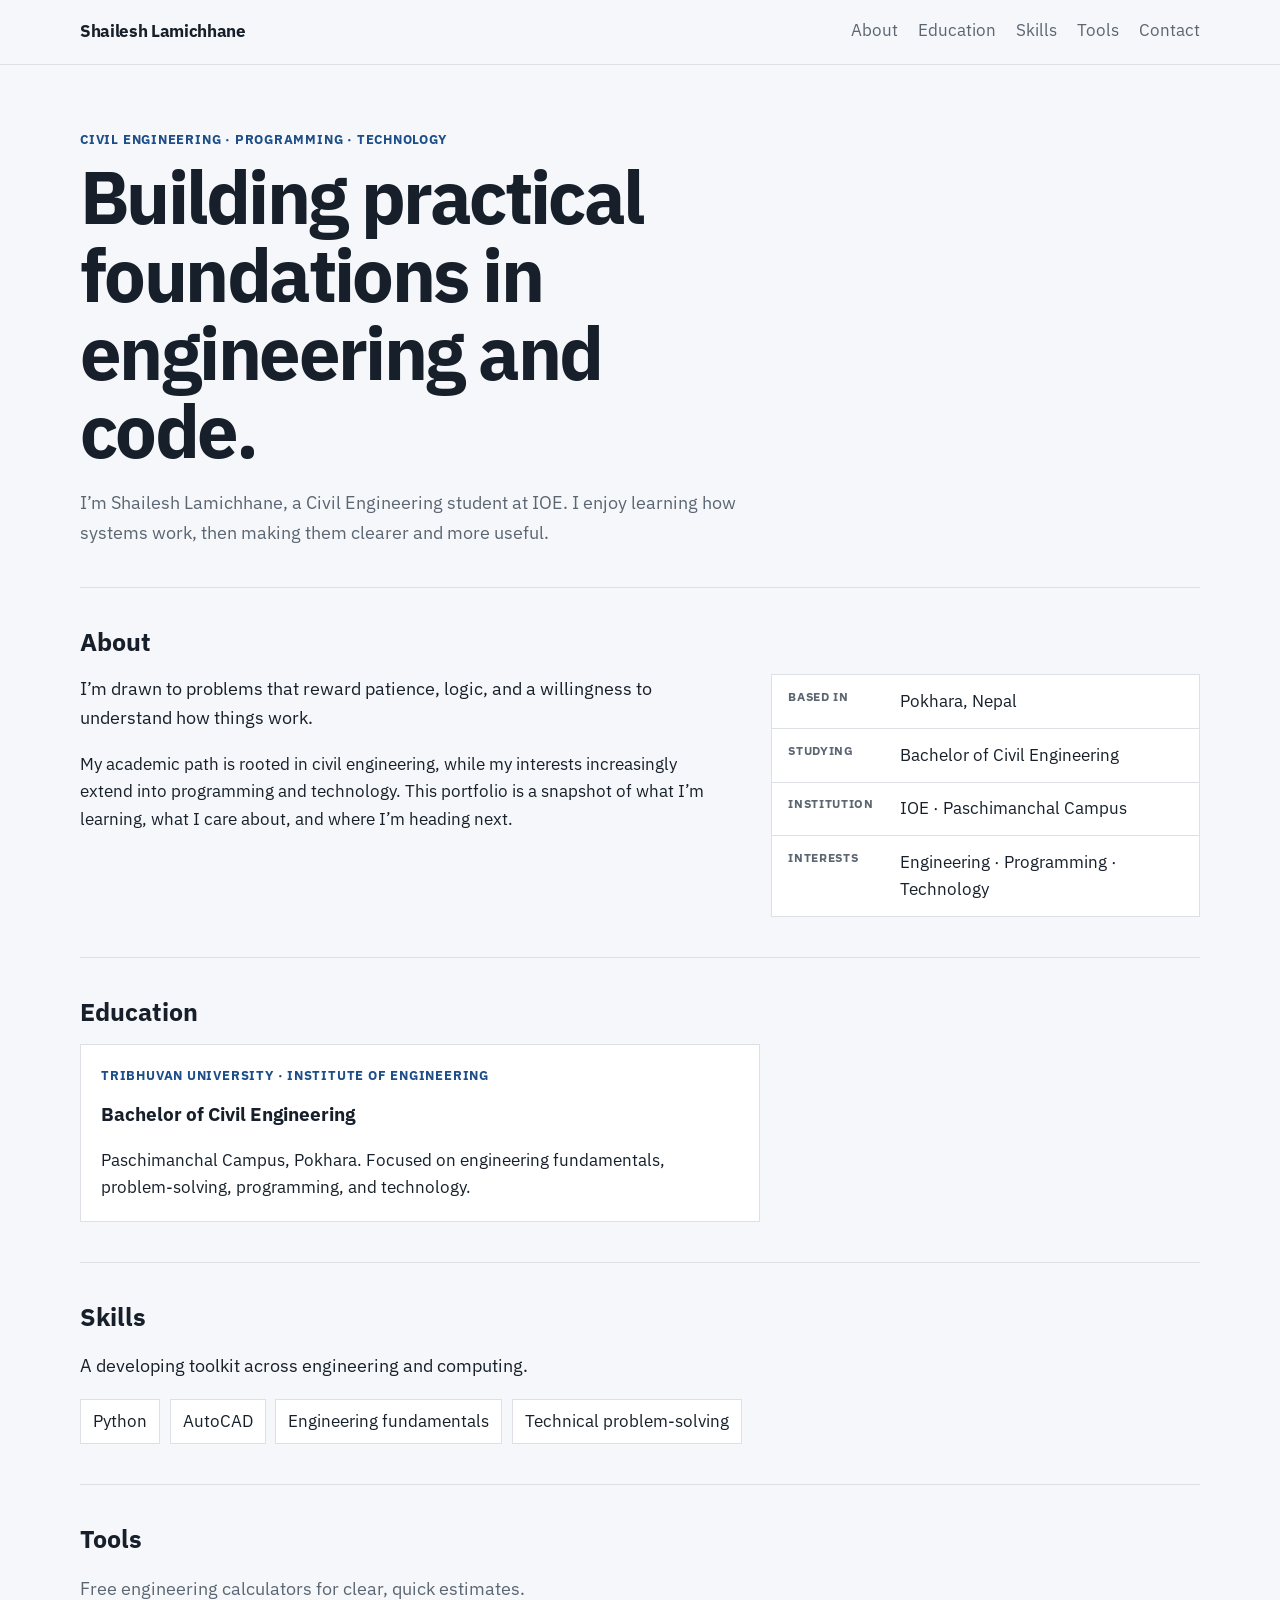
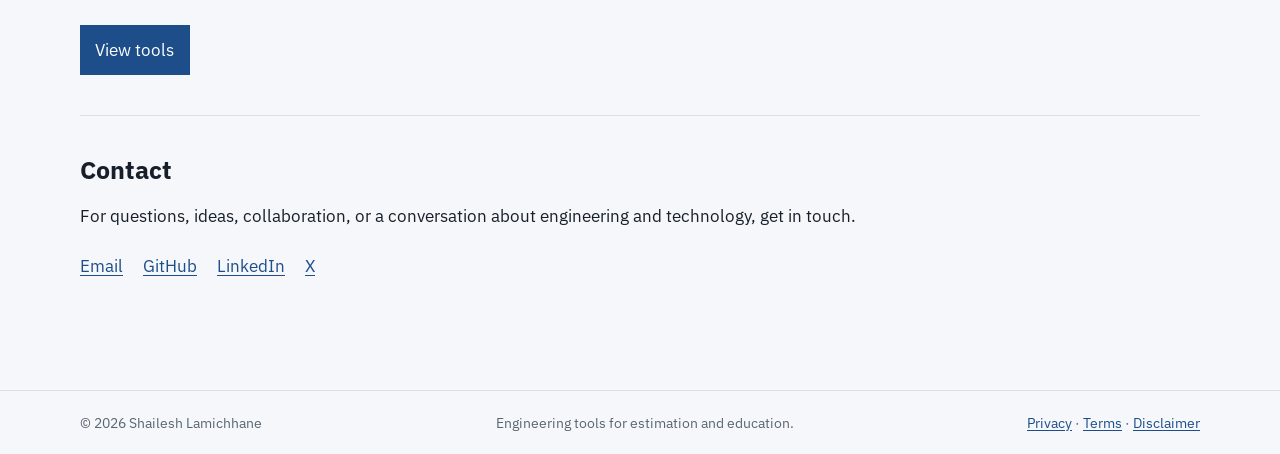
==== commit 3d022b75: "Refine layout and spacing, fix UX issues, remove unfinished articles page" ====
--- a/index.html
+++ b/index.html
@@ -1 +1 @@
-<!doctype html><html lang="en-US"><head><meta charset="utf-8"><meta name="viewport" content="width=device-width,initial-scale=1"><meta name="description" content="Portfolio of Shailesh Lamichhane, civil engineering student and builder of practical engineering tools."><title>Shailesh Lamichhane</title><link rel="stylesheet" href="/style.css"></head><body><a class="skip-link" href="#main">Skip to content</a><header class="site-header"><nav class="nav"><a class="brand" href="/">Shailesh Lamichhane</a><div class="nav-links"><a href="#about">About</a><a href="#education">Education</a><a href="#skills">Skills</a><a href="/tools/">Tools</a><a href="#contact">Contact</a></div></nav></header><main id="main"><section class="intro"><p class="kicker">Civil engineering · programming · technology</p><h1>Building practical foundations in engineering and code.</h1><p class="lede">I’m Shailesh Lamichhane, a Civil Engineering student at IOE. I enjoy learning how systems work, then making them clearer and more useful.</p></section><section id="about" class="section"><h2>About</h2><div class="two-column"><div><p class="lead">I’m drawn to problems that reward patience, logic, and a willingness to understand how things work.</p><p>My academic path is rooted in civil engineering, while my interests increasingly extend into programming and technology. This portfolio is a snapshot of what I’m learning, what I care about, and where I’m heading next.</p></div><dl class="facts"><div><dt>Based in</dt><dd>Pokhara, Nepal</dd></div><div><dt>Studying</dt><dd>Bachelor of Civil Engineering</dd></div><div><dt>Institution</dt><dd>IOE · Paschimanchal Campus</dd></div><div><dt>Interests</dt><dd>Engineering · Programming · Technology</dd></div></dl></div></section><section id="education" class="section"><h2>Education</h2><article class="detail"><p class="meta">Tribhuvan University · Institute of Engineering</p><h3>Bachelor of Civil Engineering</h3><p>Paschimanchal Campus, Pokhara. Focused on engineering fundamentals, problem-solving, programming, and technology.</p></article></section><section id="skills" class="section"><h2>Skills</h2><p class="lead">A developing toolkit across engineering and computing.</p><div class="tag-list"><span>Python</span><span>AutoCAD</span><span>Engineering fundamentals</span><span>Technical problem-solving</span></div></section><section class="section"><h2>Tools</h2><p class="lede">Free engineering calculators for clear, quick estimates.</p><a class="button" href="/tools/">View tools</a></section><section id="contact" class="section"><h2>Contact</h2><p>For questions, ideas, collaboration, or a conversation about engineering and technology, get in touch.</p><div class="contact-links"><a href="mailto:shailesh.lamichhane06@gmail.com">Email</a><a href="https://github.com/shaileshlamichhane06" rel="noopener">GitHub</a><a href="https://www.linkedin.com/in/shaileshlamichhane06" rel="noopener">LinkedIn</a><a href="https://x.com/ShaileshLamich3" rel="noopener">X</a></div></section></main><footer class="site-footer"><div><span>© <span id="year"></span> Shailesh Lamichhane</span><span>Engineering tools and articles for estimation and education.</span><span><a href="/tools/privacy/">Privacy</a> · <a href="/tools/terms/">Terms</a> · <a href="/tools/disclaimer/">Disclaimer</a></span></div></footer><script src="/script.js"></script></body></html>
+<!doctype html><html lang="en-US"><head><meta charset="utf-8"><meta name="viewport" content="width=device-width,initial-scale=1"><meta name="description" content="Portfolio of Shailesh Lamichhane, civil engineering student and builder of practical engineering tools."><title>Shailesh Lamichhane</title><link rel="preload" href="/fonts/ibm-plex-sans-latin.woff2" as="font" type="font/woff2" crossorigin><link rel="stylesheet" href="/style.css"></head><body><a class="skip-link" href="#main">Skip to content</a><header class="site-header"><nav class="nav"><a class="brand" href="/">Shailesh Lamichhane</a><div class="nav-links"><a href="#about">About</a><a href="#education">Education</a><a href="#skills">Skills</a><a href="/tools/">Tools</a><a href="#contact">Contact</a></div></nav></header><main id="main"><section class="intro"><p class="kicker">Civil engineering · programming · technology</p><h1>Building practical foundations in engineering and code.</h1><p class="lede">I’m Shailesh Lamichhane, a Civil Engineering student at IOE. I enjoy learning how systems work, then making them clearer and more useful.</p></section><section id="about" class="section"><h2>About</h2><div class="two-column"><div><p class="lead">I’m drawn to problems that reward patience, logic, and a willingness to understand how things work.</p><p>My academic path is rooted in civil engineering, while my interests increasingly extend into programming and technology. This portfolio is a snapshot of what I’m learning, what I care about, and where I’m heading next.</p></div><dl class="facts"><div><dt>Based in</dt><dd>Pokhara, Nepal</dd></div><div><dt>Studying</dt><dd>Bachelor of Civil Engineering</dd></div><div><dt>Institution</dt><dd>IOE · Paschimanchal Campus</dd></div><div><dt>Interests</dt><dd>Engineering · Programming · Technology</dd></div></dl></div></section><section id="education" class="section"><h2>Education</h2><article class="detail"><p class="meta">Tribhuvan University · Institute of Engineering</p><h3>Bachelor of Civil Engineering</h3><p>Paschimanchal Campus, Pokhara. Focused on engineering fundamentals, problem-solving, programming, and technology.</p></article></section><section id="skills" class="section"><h2>Skills</h2><p class="lead">A developing toolkit across engineering and computing.</p><div class="tag-list"><span>Python</span><span>AutoCAD</span><span>Engineering fundamentals</span><span>Technical problem-solving</span></div></section><section class="section"><h2>Tools</h2><p class="lede">Free engineering calculators for clear, quick estimates.</p><a class="button" href="/tools/">View tools</a></section><section id="contact" class="section"><h2>Contact</h2><p>For questions, ideas, collaboration, or a conversation about engineering and technology, get in touch.</p><div class="contact-links"><a href="mailto:shailesh.lamichhane06@gmail.com">Email</a><a href="https://github.com/shaileshlamichhane06" rel="noopener">GitHub</a><a href="https://www.linkedin.com/in/shaileshlamichhane06" rel="noopener">LinkedIn</a><a href="https://x.com/ShaileshLamich3" rel="noopener">X</a></div></section></main><footer class="site-footer"><div><span>© <span id="year"></span> Shailesh Lamichhane</span><span>Engineering tools for estimation and education.</span><span><a href="/tools/privacy/">Privacy</a> · <a href="/tools/terms/">Terms</a> · <a href="/tools/disclaimer/">Disclaimer</a></span></div></footer><script src="/script.js" defer></script></body></html>
--- a/style.css
+++ b/style.css
@@ -1 +1,461 @@
-:root{--bg:#f5f7fa;--ink:#17202a;--steel:#5b6672;--line:#dde1e6;--blue:#1d4e89;--orange:#bf3f0a;--panel:#fff;color-scheme:light;font-family:Arial,sans-serif}*{box-sizing:border-box}html{scroll-behavior:smooth}body{margin:0;background:var(--bg);color:var(--ink);font-size:17px;line-height:1.6}a{color:var(--blue);text-underline-offset:.16em}a:focus-visible,button:focus-visible,input:focus-visible,select:focus-visible{outline:3px solid var(--orange);outline-offset:3px}.skip-link{position:absolute;left:-999px}.skip-link:focus{left:1rem;top:1rem;padding:.5rem;background:#fff;z-index:2}.site-header{border-bottom:1px solid var(--line)}.nav,main,.site-footer>div{width:min(100% - 2rem,70rem);margin:auto}.nav{min-height:64px;display:flex;gap:1.25rem;align-items:center;flex-wrap:wrap}.brand{margin-right:auto;font-weight:700;color:var(--ink);text-decoration:none;letter-spacing:-.03em}.nav-links,.contact-links{display:flex;gap:1rem;flex-wrap:wrap}.nav-links a{color:var(--steel);text-decoration:none}.nav-links a:hover{color:var(--blue)}main{padding:2rem 0 4rem}.intro{padding:clamp(2rem,8vw,6rem) 0 2.5rem;border-bottom:1px solid var(--line)}.kicker,.meta,dt{font-size:.82rem;letter-spacing:.06em;text-transform:uppercase;color:var(--blue);font-weight:700}.intro h1{font-size:clamp(2.3rem,6vw,4.6rem);line-height:1.05;letter-spacing:-.045em;max-width:16ch;margin:.5rem 0 1rem}.lede{color:var(--steel);font-size:1.15rem;max-width:65ch}.section{padding:2.5rem 0;border-bottom:1px solid var(--line)}h2{font-size:1.55rem;line-height:1.2;margin:0 0 1rem}h3{margin:.3rem 0;font-size:1.2rem}.lead{font-size:1.15rem;max-width:55ch}.two-column{display:grid;grid-template-columns:1.2fr .8fr;gap:3rem}.facts,.detail{margin:0;border:1px solid var(--line);background:var(--panel)}.facts div{display:grid;grid-template-columns:7rem 1fr;padding:.8rem 1rem;border-bottom:1px solid var(--line)}.facts div:last-child{border:0}.facts dt{color:var(--steel);font-size:.72rem}.facts dd{margin:0}.detail{padding:1.25rem;max-width:68ch}.tag-list{display:flex;gap:.6rem;flex-wrap:wrap}.tag-list span{border:1px solid var(--line);padding:.5rem .75rem;background:var(--panel)}.button{display:inline-block;margin-top:1rem;border:1px solid var(--blue);background:var(--blue);color:#fff;text-decoration:none;padding:.65rem .9rem}.site-footer{border-top:1px solid var(--line);color:var(--steel);font-size:.9rem}.site-footer>div{padding:1.25rem 0;display:flex;justify-content:space-between;gap:1rem;flex-wrap:wrap}.tool-grid{display:grid;grid-template-columns:repeat(3,minmax(0,1fr));gap:1rem}.tool-card{display:flex;min-height:190px;flex-direction:column;justify-content:space-between;padding:1.25rem;border:1px solid var(--line);border-radius:14px;background:var(--panel);color:var(--ink);text-decoration:none;transition:transform .2s,background .2s,color .2s}.tool-card:hover{transform:translateY(-3px);background:var(--blue);color:#fff}.tool-symbol{width:90px;height:60px;fill:none;stroke:var(--blue);stroke-width:2;stroke-linecap:round;stroke-linejoin:round}.tool-card:hover .tool-symbol{stroke:#fff}.tool-card p{margin:0;color:var(--steel)}.tool-card:hover p{color:#e9f1fb}.page-header{padding-bottom:1rem;border-bottom:1px solid var(--line);margin-bottom:2rem}.crumb{font-size:.9rem;color:var(--steel)}.tool-layout{display:grid;grid-template-columns:minmax(0,1fr) minmax(0,1fr);gap:2rem}.box{background:var(--panel);border:1px solid var(--line);padding:1rem}.input-group{margin:0 0 1rem}.input-group label{display:block;font-weight:700;margin-bottom:.25rem}.input-wrap{display:flex}.input-wrap input,.input-wrap select{width:100%;min-height:44px;padding:.5rem;border:1px solid var(--steel);background:var(--bg);color:var(--ink)}.unit{min-width:3rem;display:grid;place-items:center;padding:0 .5rem;border:1px solid var(--steel);border-left:0;color:var(--steel)}.results{display:grid;grid-template-columns:repeat(2,minmax(0,1fr));gap:1px;background:var(--line);border:1px solid var(--line)}.result{background:var(--panel);padding:.75rem}.result dt{font-size:.75rem;color:var(--steel)}.result dd{margin:.15rem 0;color:var(--orange);font-weight:700;font-variant-numeric:tabular-nums}.diagram{width:100%;border:1px solid var(--line);background:var(--bg);margin-bottom:1rem}.diagram .line{fill:none;stroke:var(--blue);stroke-width:2}.diagram text{fill:var(--steel);font:12px Arial}.error{color:var(--orange);min-height:1.4em;font-size:.9rem}.tool-explainer{margin-top:2.5rem;border-top:1px solid var(--line)}.tool-explainer section{padding:1rem 0;border-bottom:1px solid var(--line)}.notice{padding:1rem;border:1px solid var(--line);color:var(--steel);margin-top:1.5rem}.hidden{display:none}@media(max-width:760px){.nav{padding:.75rem 0}.nav-links{width:100%;order:2}.two-column,.tool-layout{grid-template-columns:1fr;gap:1rem}.tool-grid{grid-template-columns:1fr}.intro h1{font-size:2.4rem}.site-footer>div{display:grid}.facts div{grid-template-columns:1fr;gap:.2rem}}
+/* ---------- Font ---------- */
+@font-face {
+  font-family: "IBM Plex Sans";
+  src: url(/fonts/ibm-plex-sans-latin.woff2) format("woff2");
+  font-weight: 100 700;
+  font-style: normal;
+  font-display: swap;
+}
+
+/* ---------- Tokens ---------- */
+:root {
+  --bg: #f5f7fa;
+  --ink: #17202a;
+  --steel: #5b6672;
+  --line: #dde1e6;
+  --blue: #1d4e89;
+  --blue-dark: #163d6d;
+  --orange: #bf3f0a;
+  --panel: #fff;
+  --measure: 68ch;
+  color-scheme: light;
+  font-family: "IBM Plex Sans", system-ui, -apple-system, "Segoe UI", Roboto, Arial, sans-serif;
+}
+
+/* ---------- Base ---------- */
+*, *::before, *::after { box-sizing: border-box; }
+
+html {
+  scroll-behavior: smooth;
+  -webkit-text-size-adjust: 100%;
+}
+
+body {
+  margin: 0;
+  min-height: 100vh;
+  min-height: 100dvh;
+  display: flex;
+  flex-direction: column;
+  background: var(--bg);
+  color: var(--ink);
+  font-size: 17px;
+  line-height: 1.6;
+}
+
+a {
+  color: var(--blue);
+  text-underline-offset: .16em;
+}
+
+a:focus-visible,
+button:focus-visible,
+input:focus-visible,
+select:focus-visible {
+  outline: 3px solid var(--orange);
+  outline-offset: 3px;
+}
+
+input, select, button {
+  font: inherit;
+  color: inherit;
+}
+
+.hidden { display: none; }
+
+.skip-link {
+  position: absolute;
+  left: 1rem;
+  top: -4rem;
+  z-index: 10;
+  padding: .5rem .75rem;
+  background: var(--panel);
+  border: 1px solid var(--line);
+}
+.skip-link:focus { top: 1rem; }
+
+/* ---------- Layout ---------- */
+.nav,
+main,
+.site-footer > div {
+  width: min(100% - 2rem, 70rem);
+  margin-inline: auto;
+}
+
+main {
+  flex: 1 0 auto;
+  padding: 0 0 4rem;
+}
+
+/* ---------- Header / nav ---------- */
+.site-header { border-bottom: 1px solid var(--line); }
+
+.nav {
+  min-height: 64px;
+  display: flex;
+  flex-wrap: wrap;
+  align-items: center;
+  gap: .25rem 1.25rem;
+  padding-block: .5rem;
+}
+
+.brand {
+  margin-right: auto;
+  font-weight: 700;
+  color: var(--ink);
+  text-decoration: none;
+  letter-spacing: -.02em;
+}
+
+.nav-links,
+.contact-links {
+  display: flex;
+  flex-wrap: wrap;
+  gap: .25rem 1.25rem;
+}
+
+.nav-links a {
+  padding: .25rem 0;
+  border-bottom: 2px solid transparent;
+  color: var(--steel);
+  text-decoration: none;
+}
+.nav-links a:hover { color: var(--blue); }
+.nav-links a[aria-current] {
+  color: var(--ink);
+  border-bottom-color: var(--blue);
+}
+
+/* ---------- Type ---------- */
+.kicker, .meta, dt {
+  font-size: .82rem;
+  letter-spacing: .06em;
+  text-transform: uppercase;
+  color: var(--blue);
+  font-weight: 700;
+}
+
+h2 {
+  font-size: 1.55rem;
+  line-height: 1.2;
+  margin: 0 0 1rem;
+}
+
+h3 {
+  font-size: 1.2rem;
+  margin: .3rem 0;
+}
+
+.lede {
+  color: var(--steel);
+  font-size: 1.15rem;
+  max-width: 65ch;
+}
+
+.lead {
+  font-size: 1.15rem;
+  max-width: 55ch;
+}
+
+/* ---------- Home: hero + sections ---------- */
+.intro {
+  padding: clamp(2.5rem, 5vw, 4rem) 0 2.5rem;
+  border-bottom: 1px solid var(--line);
+}
+
+.intro h1 {
+  font-size: clamp(2.3rem, 6vw, 4.6rem);
+  line-height: 1.06;
+  letter-spacing: -.035em;
+  max-width: 16ch;
+  margin: .5rem 0 1rem;
+}
+
+.kicker { margin: 0; }
+
+.section {
+  padding: 2.5rem 0;
+  border-bottom: 1px solid var(--line);
+  scroll-margin-top: 1rem;
+}
+.section:last-child { border-bottom: 0; }
+
+.intro > :last-child,
+.section > :last-child,
+.page-header > :last-child,
+.tool-explainer section > :last-child,
+.detail > :last-child { margin-bottom: 0; }
+
+.two-column {
+  display: grid;
+  grid-template-columns: 1.2fr .8fr;
+  gap: 3rem;
+}
+.two-column > div > :first-child { margin-top: 0; }
+
+.facts, .detail {
+  margin: 0;
+  border: 1px solid var(--line);
+  background: var(--panel);
+}
+
+.facts div {
+  display: grid;
+  grid-template-columns: 7rem 1fr;
+  padding: .8rem 1rem;
+  border-bottom: 1px solid var(--line);
+}
+.facts div:last-child { border: 0; }
+.facts dt { color: var(--steel); font-size: .72rem; }
+.facts dd { margin: 0; }
+
+.detail {
+  padding: 1.25rem;
+  max-width: var(--measure);
+}
+.detail > :first-child { margin-top: 0; }
+
+.tag-list {
+  display: flex;
+  flex-wrap: wrap;
+  gap: .6rem;
+}
+.tag-list span {
+  border: 1px solid var(--line);
+  padding: .5rem .75rem;
+  background: var(--panel);
+}
+
+.contact-links a { padding-block: .35rem; }
+
+.button {
+  display: inline-block;
+  margin-top: .25rem;
+  border: 1px solid var(--blue);
+  background: var(--blue);
+  color: #fff;
+  text-decoration: none;
+  padding: .65rem .9rem;
+}
+.button:hover { background: var(--blue-dark); border-color: var(--blue-dark); }
+
+/* ---------- Footer ---------- */
+.site-footer {
+  border-top: 1px solid var(--line);
+  color: var(--steel);
+  font-size: .9rem;
+}
+.site-footer > div {
+  padding: 1.25rem 0;
+  display: flex;
+  justify-content: space-between;
+  flex-wrap: wrap;
+  gap: .5rem 1rem;
+}
+
+/* ---------- Inner pages: header, crumb, prose ---------- */
+.page-header {
+  padding: 2.5rem 0 1.5rem;
+  margin-bottom: 2rem;
+  border-bottom: 1px solid var(--line);
+}
+.page-header h1 {
+  font-size: clamp(2rem, 4.5vw, 2.75rem);
+  line-height: 1.12;
+  letter-spacing: -.03em;
+  margin: .5rem 0 .75rem;
+}
+.page-header .lede { margin: 0; }
+.crumb {
+  margin: 0;
+  font-size: .9rem;
+  color: var(--steel);
+}
+
+.prose p { max-width: var(--measure); }
+.prose > h2 { margin-top: 2rem; }
+.prose .section { padding: 2rem 0; }
+
+.notice {
+  margin: 2rem 0 0;
+  padding: 1rem;
+  border: 1px solid var(--line);
+  background: var(--panel);
+  color: var(--steel);
+}
+.prose .notice { margin-bottom: 1.5rem; }
+
+/* ---------- Tools index ---------- */
+.tool-grid {
+  display: grid;
+  grid-template-columns: repeat(3, minmax(0, 1fr));
+  gap: 1rem;
+}
+
+.tool-card {
+  display: flex;
+  min-height: 190px;
+  flex-direction: column;
+  justify-content: space-between;
+  gap: 1rem;
+  padding: 1.25rem;
+  border: 1px solid var(--line);
+  background: var(--panel);
+  color: var(--ink);
+  text-decoration: none;
+  transition: transform .2s, background .2s, color .2s;
+}
+.tool-card h2 { margin: 0 0 .35rem; }
+.tool-card p { margin: 0; color: var(--steel); }
+.tool-card:hover,
+.tool-card:focus-visible {
+  transform: translateY(-3px);
+  background: var(--blue);
+  color: #fff;
+}
+.tool-card:hover p,
+.tool-card:focus-visible p { color: #e9f1fb; }
+
+.tool-symbol {
+  width: 90px;
+  height: 60px;
+  fill: none;
+  stroke: var(--blue);
+  stroke-width: 2;
+  stroke-linecap: round;
+  stroke-linejoin: round;
+}
+.tool-card:hover .tool-symbol,
+.tool-card:focus-visible .tool-symbol { stroke: #fff; }
+
+/* ---------- Calculators ---------- */
+.tool-layout {
+  display: grid;
+  grid-template-columns: repeat(2, minmax(0, 1fr));
+  gap: 2rem;
+}
+
+.box {
+  background: var(--panel);
+  border: 1px solid var(--line);
+  padding: 1.25rem;
+}
+.box > h2 { margin-bottom: .75rem; }
+
+.input-group { margin: 0 0 1rem; }
+.input-group label {
+  display: block;
+  font-weight: 700;
+  margin-bottom: .3rem;
+}
+
+.input-wrap { display: flex; }
+
+.input-wrap input,
+.input-group select {
+  width: 100%;
+  min-width: 0;
+  min-height: 44px;
+  padding: .5rem .75rem;
+  border: 1px solid var(--steel);
+  border-radius: 0;
+  background: var(--bg);
+  color: var(--ink);
+}
+.input-wrap input:hover,
+.input-group select:hover { border-color: var(--blue); }
+.input-wrap input[aria-invalid="true"] {
+  border-color: var(--orange);
+  background: #fdf3ee;
+}
+
+.unit {
+  min-width: 3.5rem;
+  display: grid;
+  place-items: center;
+  padding: 0 .75rem;
+  border: 1px solid var(--steel);
+  border-left: 0;
+  color: var(--steel);
+  white-space: nowrap;
+}
+
+.error {
+  margin: 0;
+  min-height: 1.4em;
+  color: var(--orange);
+  font-size: .9rem;
+}
+
+.results {
+  display: grid;
+  grid-template-columns: repeat(2, minmax(0, 1fr));
+  gap: 1px;
+  margin: 0;
+  background: var(--line);
+  border: 1px solid var(--line);
+}
+.result {
+  background: var(--panel);
+  padding: .75rem 1rem;
+}
+.result:last-child:nth-child(odd) { grid-column: 1 / -1; }
+.result dt { font-size: .75rem; color: var(--steel); }
+.result dd {
+  margin: .15rem 0 0;
+  color: var(--orange);
+  font-size: 1.15rem;
+  font-weight: 700;
+  font-variant-numeric: tabular-nums;
+}
+
+.diagram {
+  display: block;
+  width: 100%;
+  height: auto;
+  margin-bottom: 1.25rem;
+  border: 1px solid var(--line);
+  background: var(--bg);
+}
+.diagram .line {
+  fill: none;
+  stroke: var(--blue);
+  stroke-width: 2;
+  stroke-linecap: round;
+  stroke-linejoin: round;
+}
+.diagram text {
+  fill: var(--steel);
+  font-family: inherit;
+  font-size: 16px;
+  text-anchor: middle;
+}
+
+.tool-explainer {
+  margin-top: 2.5rem;
+  border-top: 1px solid var(--line);
+}
+.tool-explainer section {
+  padding: 1.25rem 0;
+  border-bottom: 1px solid var(--line);
+}
+.tool-explainer p { max-width: var(--measure); }
+
+/* ---------- Small screens ---------- */
+@media (max-width: 760px) {
+  .nav { padding-block: .75rem; }
+  .nav-links { gap: .25rem 1rem; }
+  .two-column, .tool-layout { grid-template-columns: 1fr; gap: 1.25rem; }
+  .tool-grid { grid-template-columns: 1fr; }
+  .tool-card { min-height: 0; }
+  .section { padding: 2rem 0; }
+  .box { padding: 1rem; }
+  .diagram text { font-size: 26px; }
+  .site-footer > div { display: grid; }
+  .facts div { grid-template-columns: 1fr; gap: .2rem; }
+}
+
+@media (prefers-reduced-motion: reduce) {
+  html { scroll-behavior: auto; }
+  .tool-card { transition: none; }
+  .tool-card:hover, .tool-card:focus-visible { transform: none; }
+}
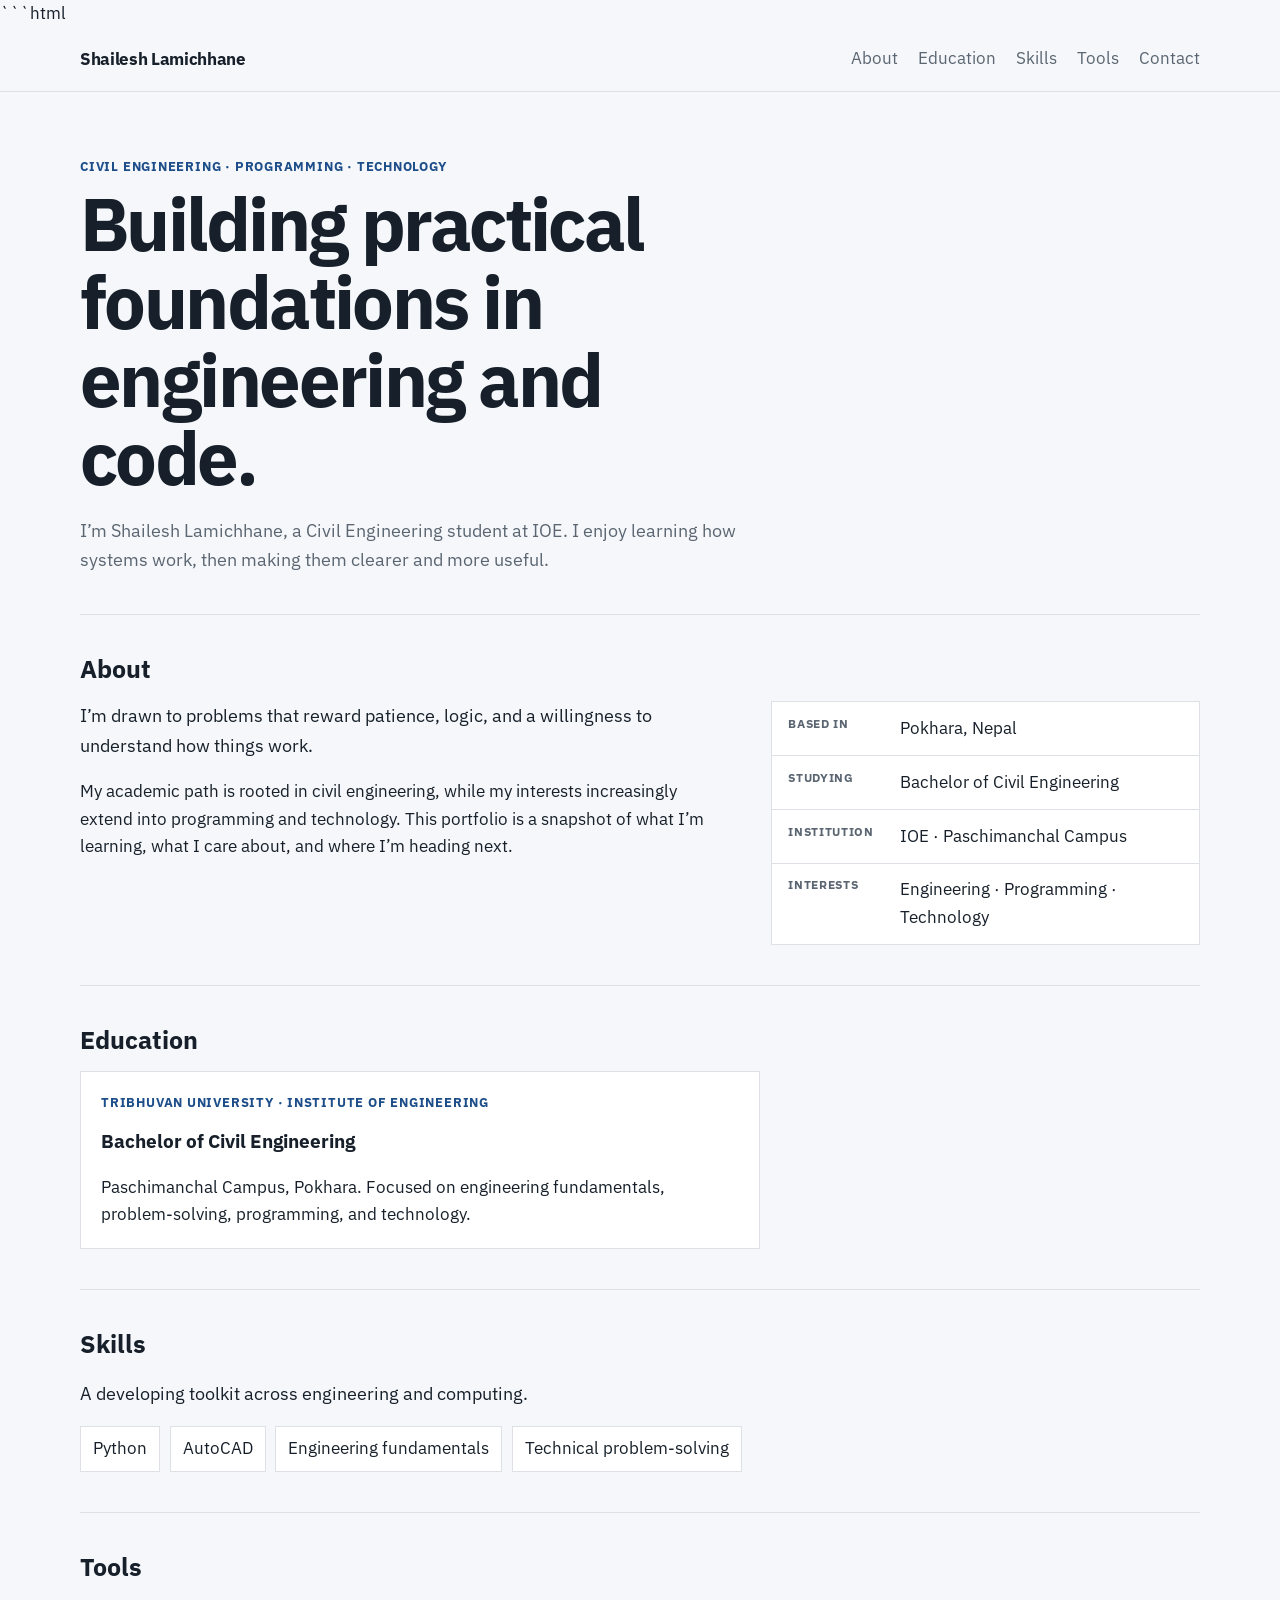
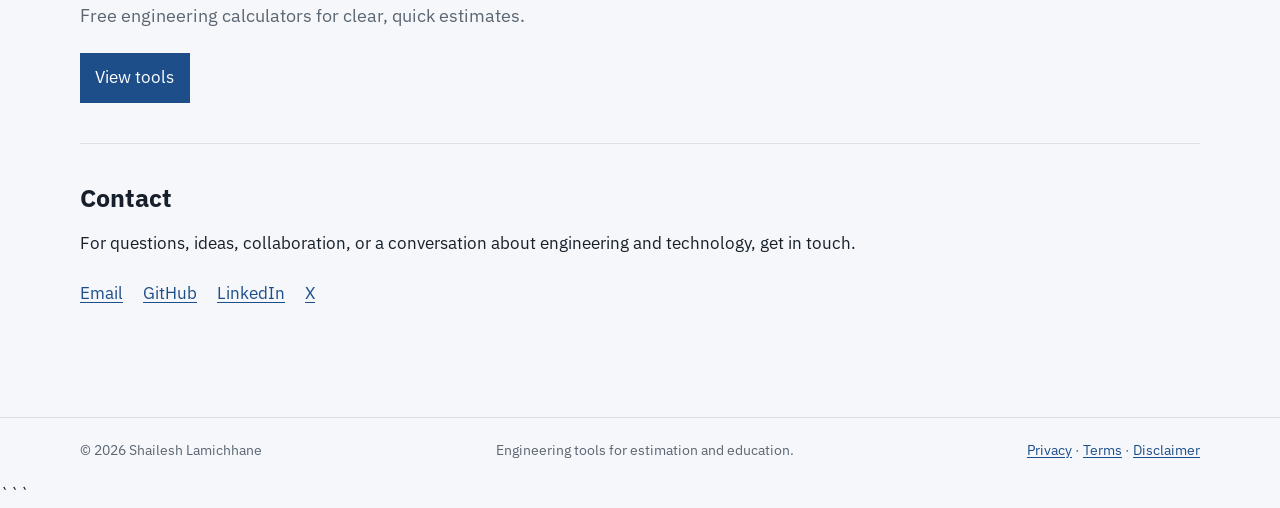
==== commit 3c0ec9c7: "Refactor index.html for improved structure and content" ====
--- a/index.html
+++ b/index.html
@@ -1 +1,107 @@
-<!doctype html><html lang="en-US"><head><meta charset="utf-8"><meta name="viewport" content="width=device-width,initial-scale=1"><meta name="description" content="Portfolio of Shailesh Lamichhane, civil engineering student and builder of practical engineering tools."><title>Shailesh Lamichhane</title><link rel="preload" href="/fonts/ibm-plex-sans-latin.woff2" as="font" type="font/woff2" crossorigin><link rel="stylesheet" href="/style.css"></head><body><a class="skip-link" href="#main">Skip to content</a><header class="site-header"><nav class="nav"><a class="brand" href="/">Shailesh Lamichhane</a><div class="nav-links"><a href="#about">About</a><a href="#education">Education</a><a href="#skills">Skills</a><a href="/tools/">Tools</a><a href="#contact">Contact</a></div></nav></header><main id="main"><section class="intro"><p class="kicker">Civil engineering · programming · technology</p><h1>Building practical foundations in engineering and code.</h1><p class="lede">I’m Shailesh Lamichhane, a Civil Engineering student at IOE. I enjoy learning how systems work, then making them clearer and more useful.</p></section><section id="about" class="section"><h2>About</h2><div class="two-column"><div><p class="lead">I’m drawn to problems that reward patience, logic, and a willingness to understand how things work.</p><p>My academic path is rooted in civil engineering, while my interests increasingly extend into programming and technology. This portfolio is a snapshot of what I’m learning, what I care about, and where I’m heading next.</p></div><dl class="facts"><div><dt>Based in</dt><dd>Pokhara, Nepal</dd></div><div><dt>Studying</dt><dd>Bachelor of Civil Engineering</dd></div><div><dt>Institution</dt><dd>IOE · Paschimanchal Campus</dd></div><div><dt>Interests</dt><dd>Engineering · Programming · Technology</dd></div></dl></div></section><section id="education" class="section"><h2>Education</h2><article class="detail"><p class="meta">Tribhuvan University · Institute of Engineering</p><h3>Bachelor of Civil Engineering</h3><p>Paschimanchal Campus, Pokhara. Focused on engineering fundamentals, problem-solving, programming, and technology.</p></article></section><section id="skills" class="section"><h2>Skills</h2><p class="lead">A developing toolkit across engineering and computing.</p><div class="tag-list"><span>Python</span><span>AutoCAD</span><span>Engineering fundamentals</span><span>Technical problem-solving</span></div></section><section class="section"><h2>Tools</h2><p class="lede">Free engineering calculators for clear, quick estimates.</p><a class="button" href="/tools/">View tools</a></section><section id="contact" class="section"><h2>Contact</h2><p>For questions, ideas, collaboration, or a conversation about engineering and technology, get in touch.</p><div class="contact-links"><a href="mailto:shailesh.lamichhane06@gmail.com">Email</a><a href="https://github.com/shaileshlamichhane06" rel="noopener">GitHub</a><a href="https://www.linkedin.com/in/shaileshlamichhane06" rel="noopener">LinkedIn</a><a href="https://x.com/ShaileshLamich3" rel="noopener">X</a></div></section></main><footer class="site-footer"><div><span>© <span id="year"></span> Shailesh Lamichhane</span><span>Engineering tools for estimation and education.</span><span><a href="/tools/privacy/">Privacy</a> · <a href="/tools/terms/">Terms</a> · <a href="/tools/disclaimer/">Disclaimer</a></span></div></footer><script src="/script.js" defer></script></body></html>
+```html
+<!doctype html>
+<html lang="en-US">
+  <head>
+    <meta charset="utf-8">
+    <meta name="viewport" content="width=device-width,initial-scale=1">
+    <meta name="description" content="Portfolio of Shailesh Lamichhane, civil engineering student and builder of practical engineering tools.">
+    <title>Shailesh Lamichhane</title>
+    <link rel="preload" href="/fonts/ibm-plex-sans-latin.woff2" as="font" type="font/woff2" crossorigin>
+    <link rel="stylesheet" href="/style.css">
+  </head>
+  <body>
+    <a class="skip-link" href="#main">Skip to content</a>
+    <header class="site-header">
+      <nav class="nav">
+        <a class="brand" href="/">Shailesh Lamichhane</a>
+        <div class="nav-links">
+          <a href="#about">About</a>
+          <a href="#education">Education</a>
+          <a href="#skills">Skills</a>
+          <a href="/tools/">Tools</a>
+          <a href="#contact">Contact</a>
+        </div>
+      </nav>
+    </header>
+    <main id="main">
+      <section class="intro">
+        <p class="kicker">Civil engineering · programming · technology</p>
+        <h1>Building practical foundations in engineering and code.</h1>
+        <p class="lede">I’m Shailesh Lamichhane, a Civil Engineering student at IOE. I enjoy learning how systems work, then making them clearer and more useful.</p>
+      </section>
+      <section id="about" class="section">
+        <h2>About</h2>
+        <div class="two-column">
+          <div>
+            <p class="lead">I’m drawn to problems that reward patience, logic, and a willingness to understand how things work.</p>
+            <p>My academic path is rooted in civil engineering, while my interests increasingly extend into programming and technology. This portfolio is a snapshot of what I’m learning, what I care about, and where I’m heading next.</p>
+          </div>
+          <dl class="facts">
+            <div>
+              <dt>Based in</dt>
+              <dd>Pokhara, Nepal</dd>
+            </div>
+            <div>
+              <dt>Studying</dt>
+              <dd>Bachelor of Civil Engineering</dd>
+            </div>
+            <div>
+              <dt>Institution</dt>
+              <dd>IOE · Paschimanchal Campus</dd>
+            </div>
+            <div>
+              <dt>Interests</dt>
+              <dd>Engineering · Programming · Technology</dd>
+            </div>
+          </dl>
+        </div>
+      </section>
+      <section id="education" class="section">
+        <h2>Education</h2>
+        <article class="detail">
+          <p class="meta">Tribhuvan University · Institute of Engineering</p>
+          <h3>Bachelor of Civil Engineering</h3>
+          <p>Paschimanchal Campus, Pokhara. Focused on engineering fundamentals, problem-solving, programming, and technology.</p>
+        </article>
+      </section>
+      <section id="skills" class="section">
+        <h2>Skills</h2>
+        <p class="lead">A developing toolkit across engineering and computing.</p>
+        <div class="tag-list">
+          <span>Python</span>
+          <span>AutoCAD</span>
+          <span>Engineering fundamentals</span>
+          <span>Technical problem-solving</span>
+        </div>
+      </section>
+      <section class="section">
+        <h2>Tools</h2>
+        <p class="lede">Free engineering calculators for clear, quick estimates.</p>
+        <a class="button" href="/tools/">View tools</a>
+      </section>
+      <section id="contact" class="section">
+        <h2>Contact</h2>
+        <p>For questions, ideas, collaboration, or a conversation about engineering and technology, get in touch.</p>
+        <div class="contact-links">
+          <a href="https://mail.google.com/mail/?view=cm&amp;fs=1&amp;to=shailesh.lamichhane06@gmail.com" target="_blank" rel="noopener noreferrer">Email</a>
+          <a href="https://github.com/shaileshlamichhane06" target="_blank" rel="noopener noreferrer">GitHub</a>
+          <a href="https://www.linkedin.com/in/shaileshlamichhane06" target="_blank" rel="noopener noreferrer">LinkedIn</a>
+          <a href="https://x.com/ShaileshLamich3" target="_blank" rel="noopener noreferrer">X</a>
+        </div>
+      </section>
+    </main>
+    <footer class="site-footer">
+      <div>
+        <span>© <span id="year"></span> Shailesh Lamichhane</span>
+        <span>Engineering tools for estimation and education.</span>
+        <span>
+          <a href="/tools/privacy/">Privacy</a> ·
+          <a href="/tools/terms/">Terms</a> ·
+          <a href="/tools/disclaimer/">Disclaimer</a>
+        </span>
+      </div>
+    </footer>
+    <script src="/script.js" defer></script>
+  </body>
+</html>
+```
